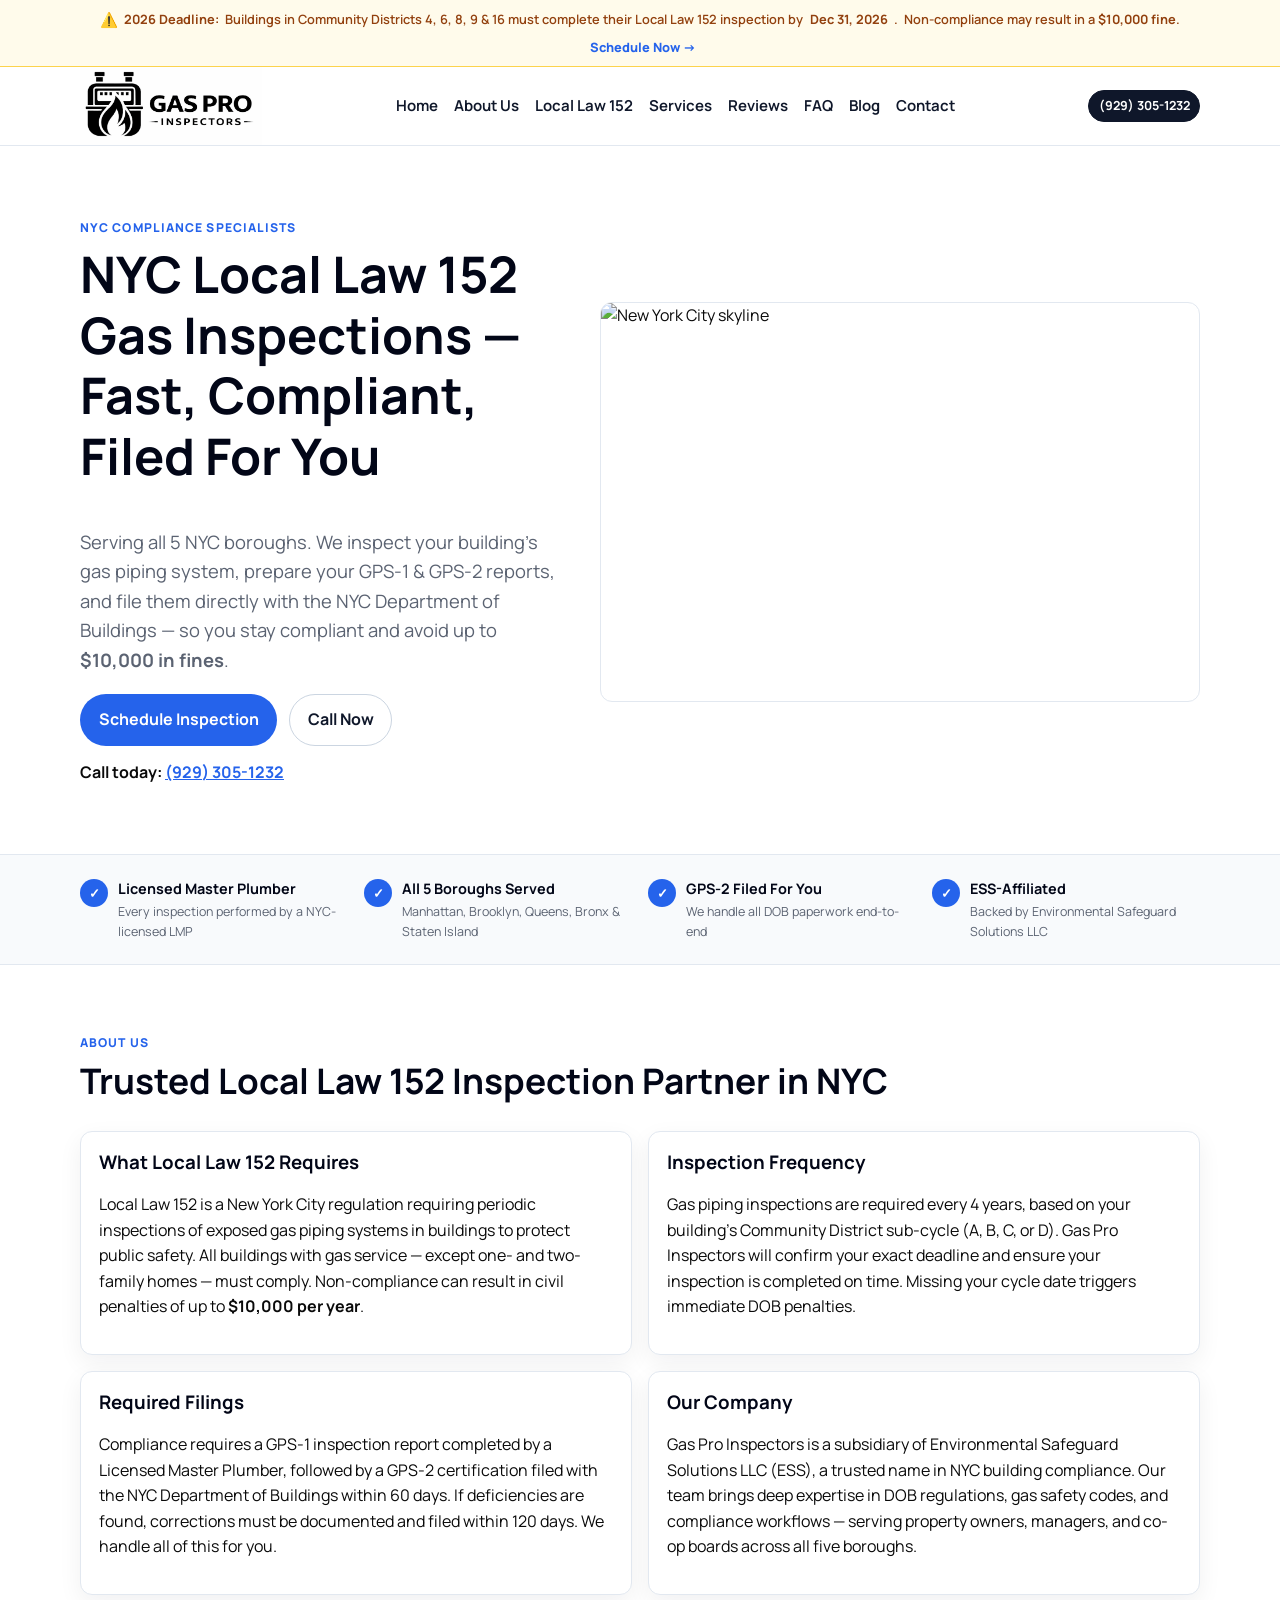
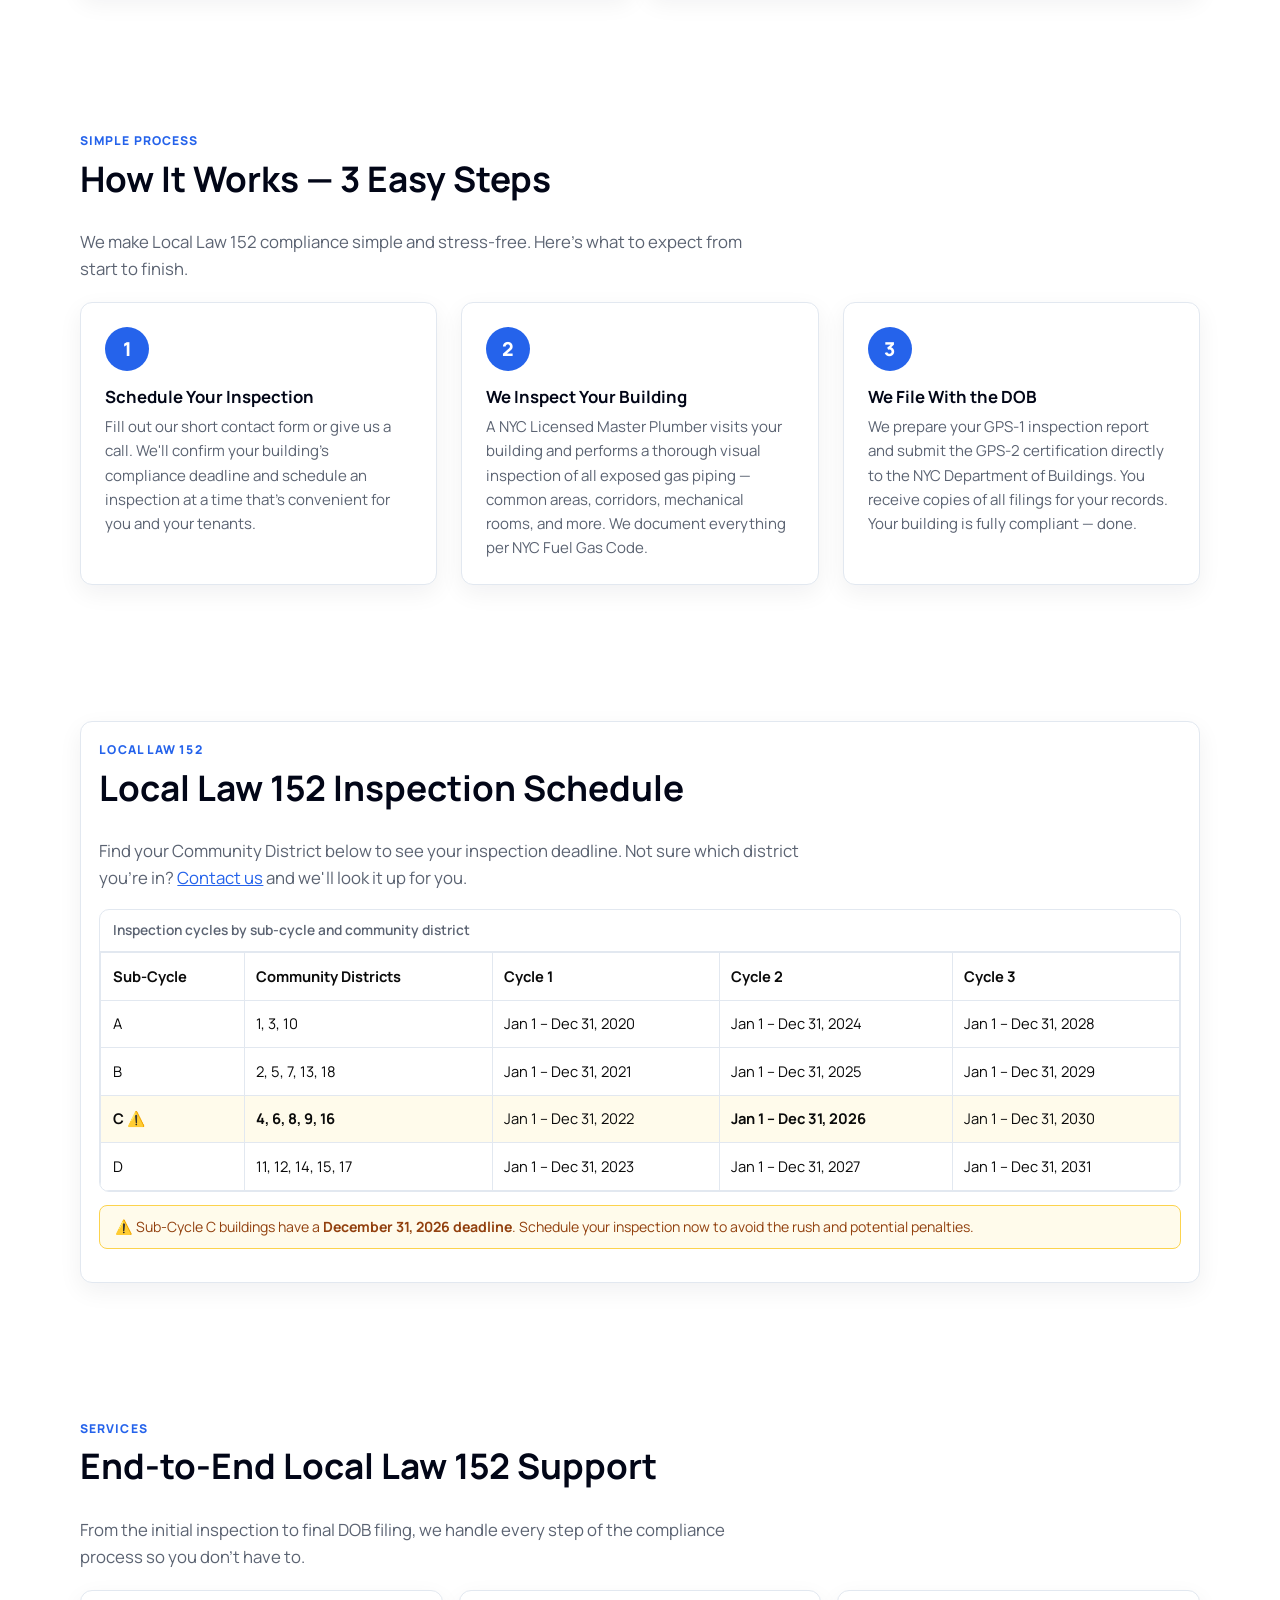
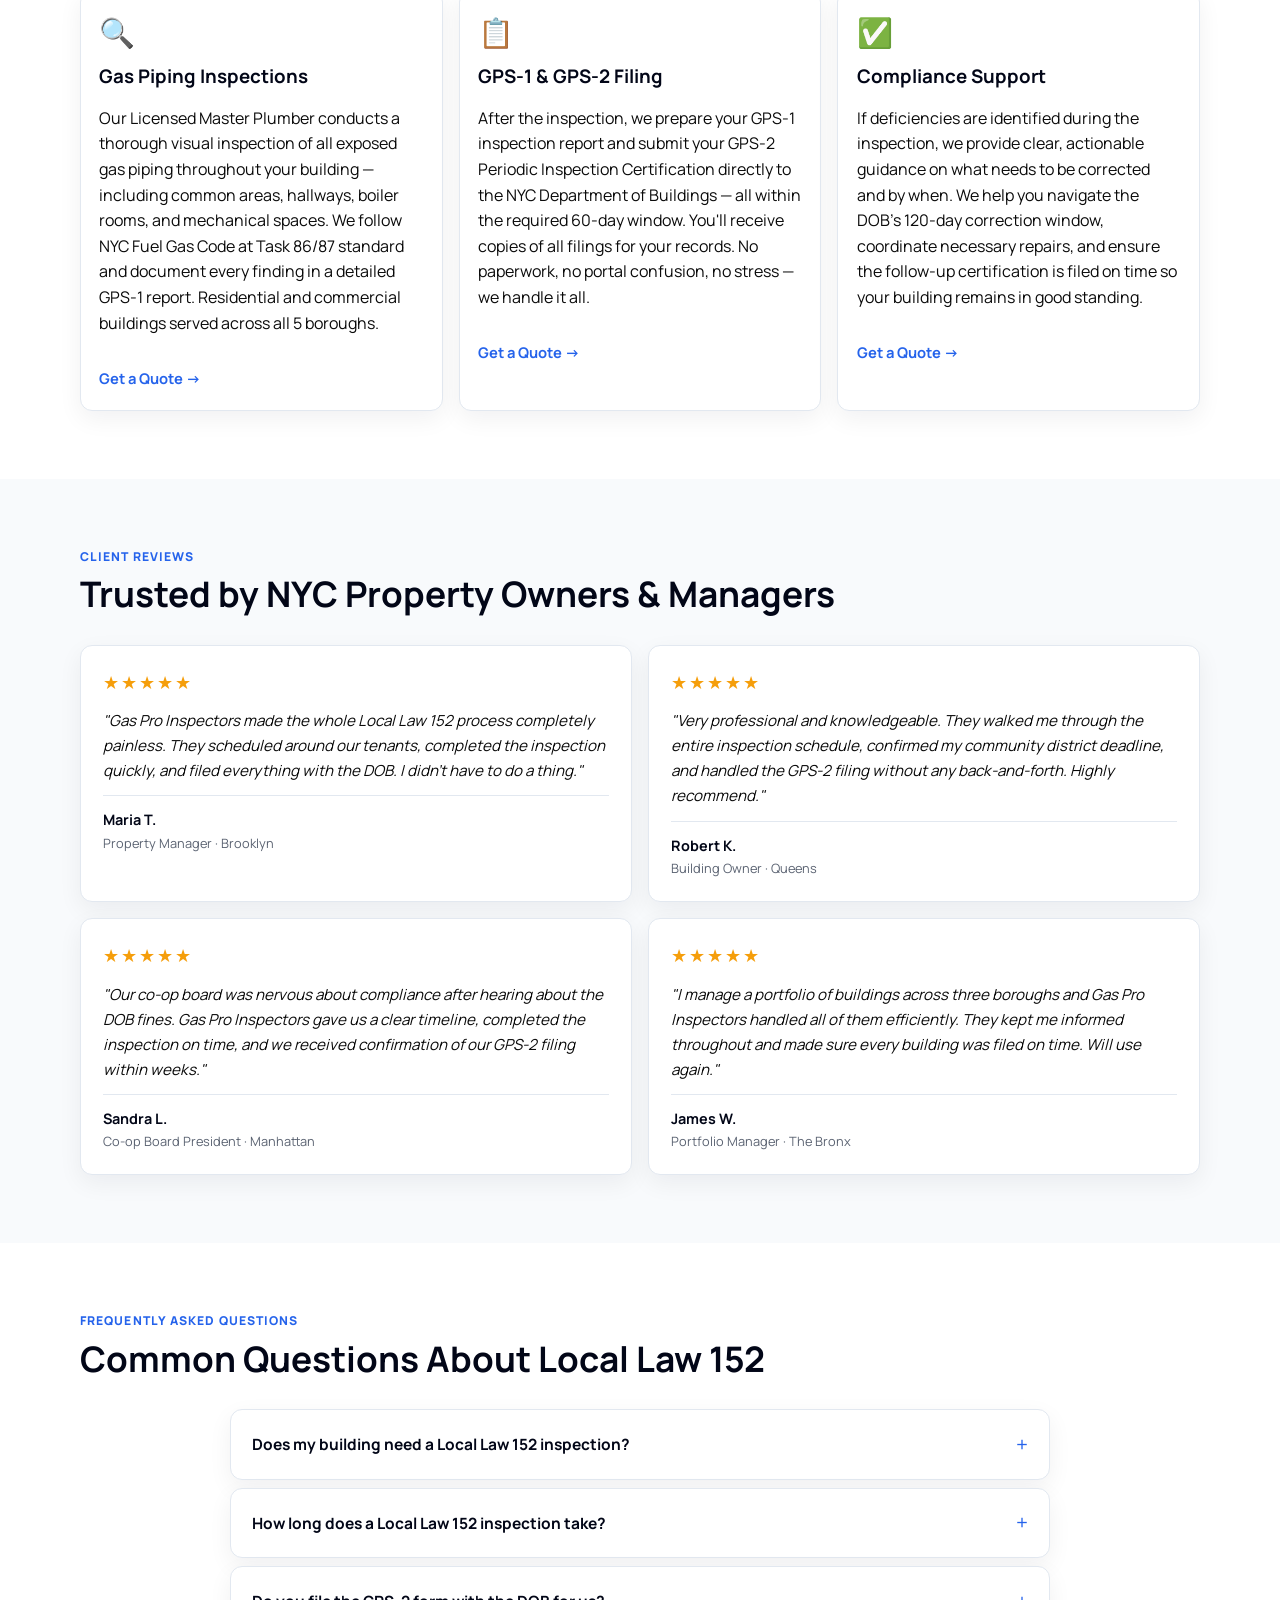
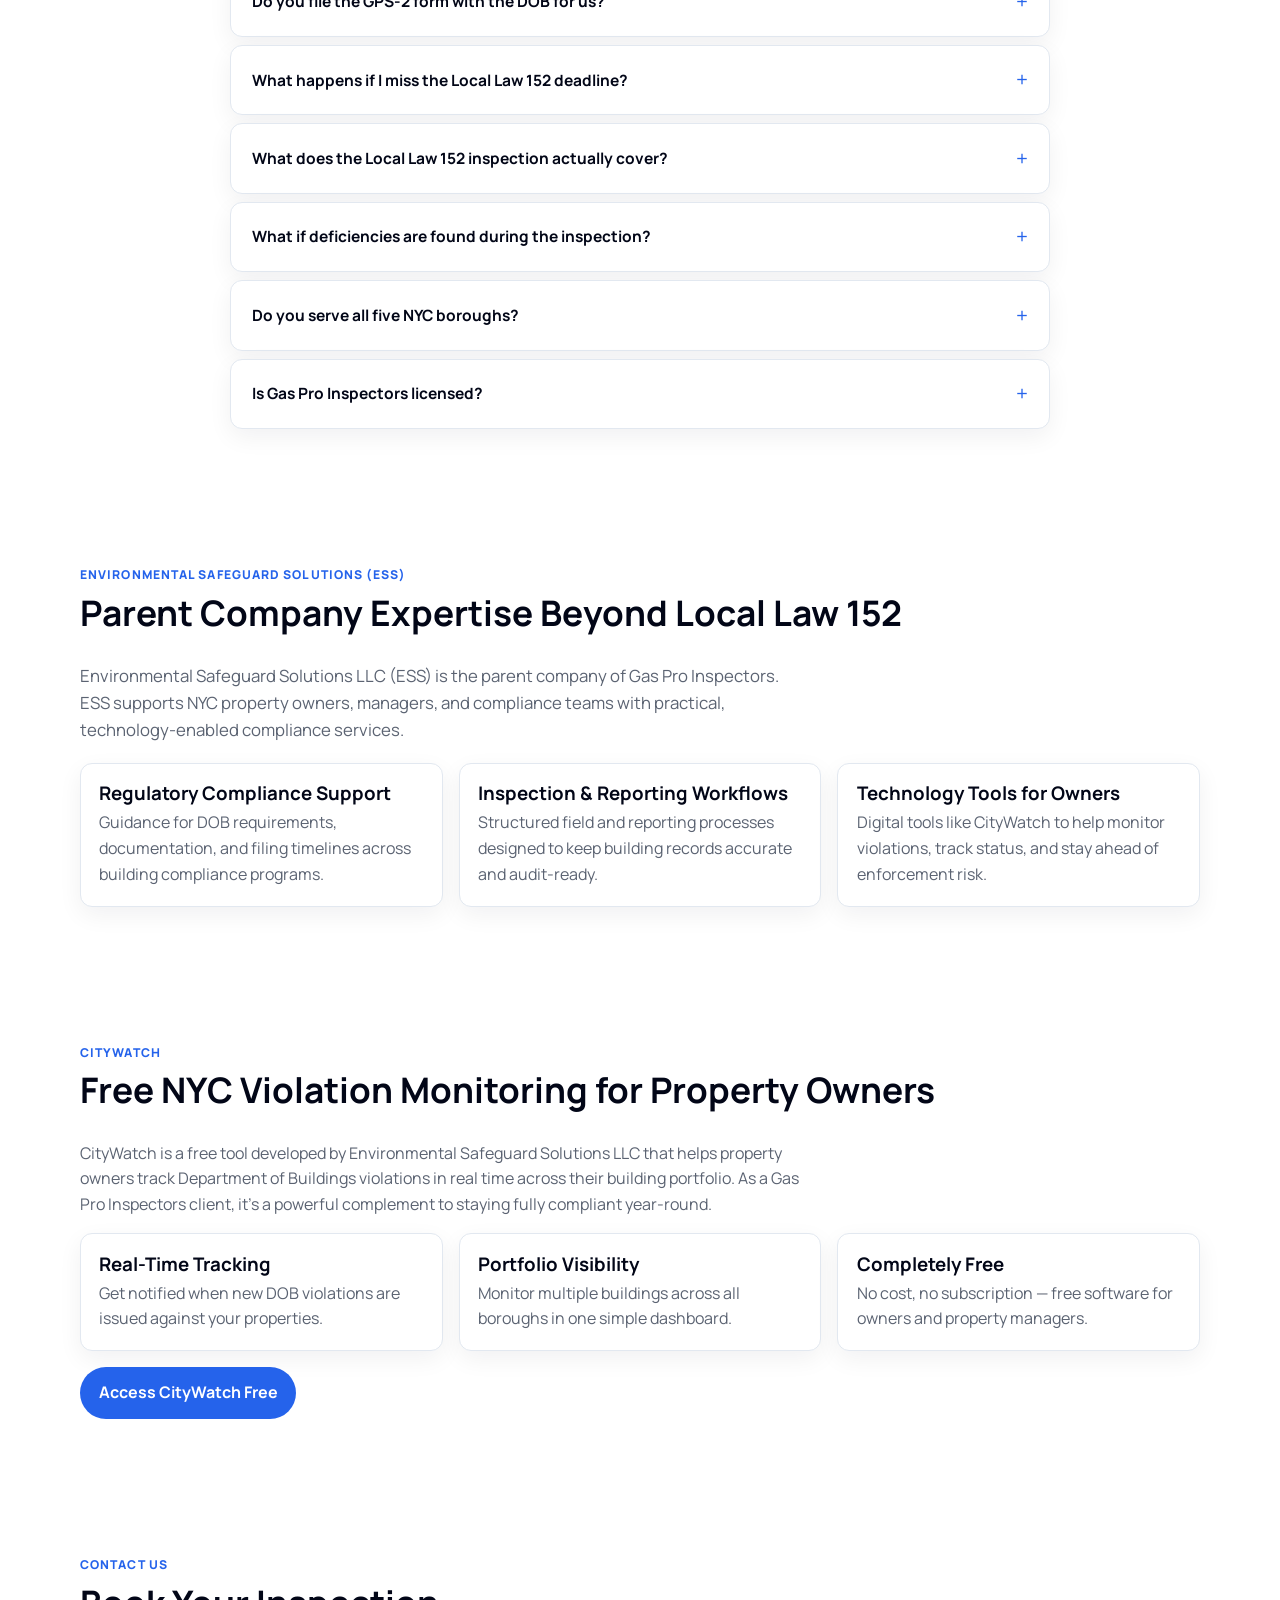
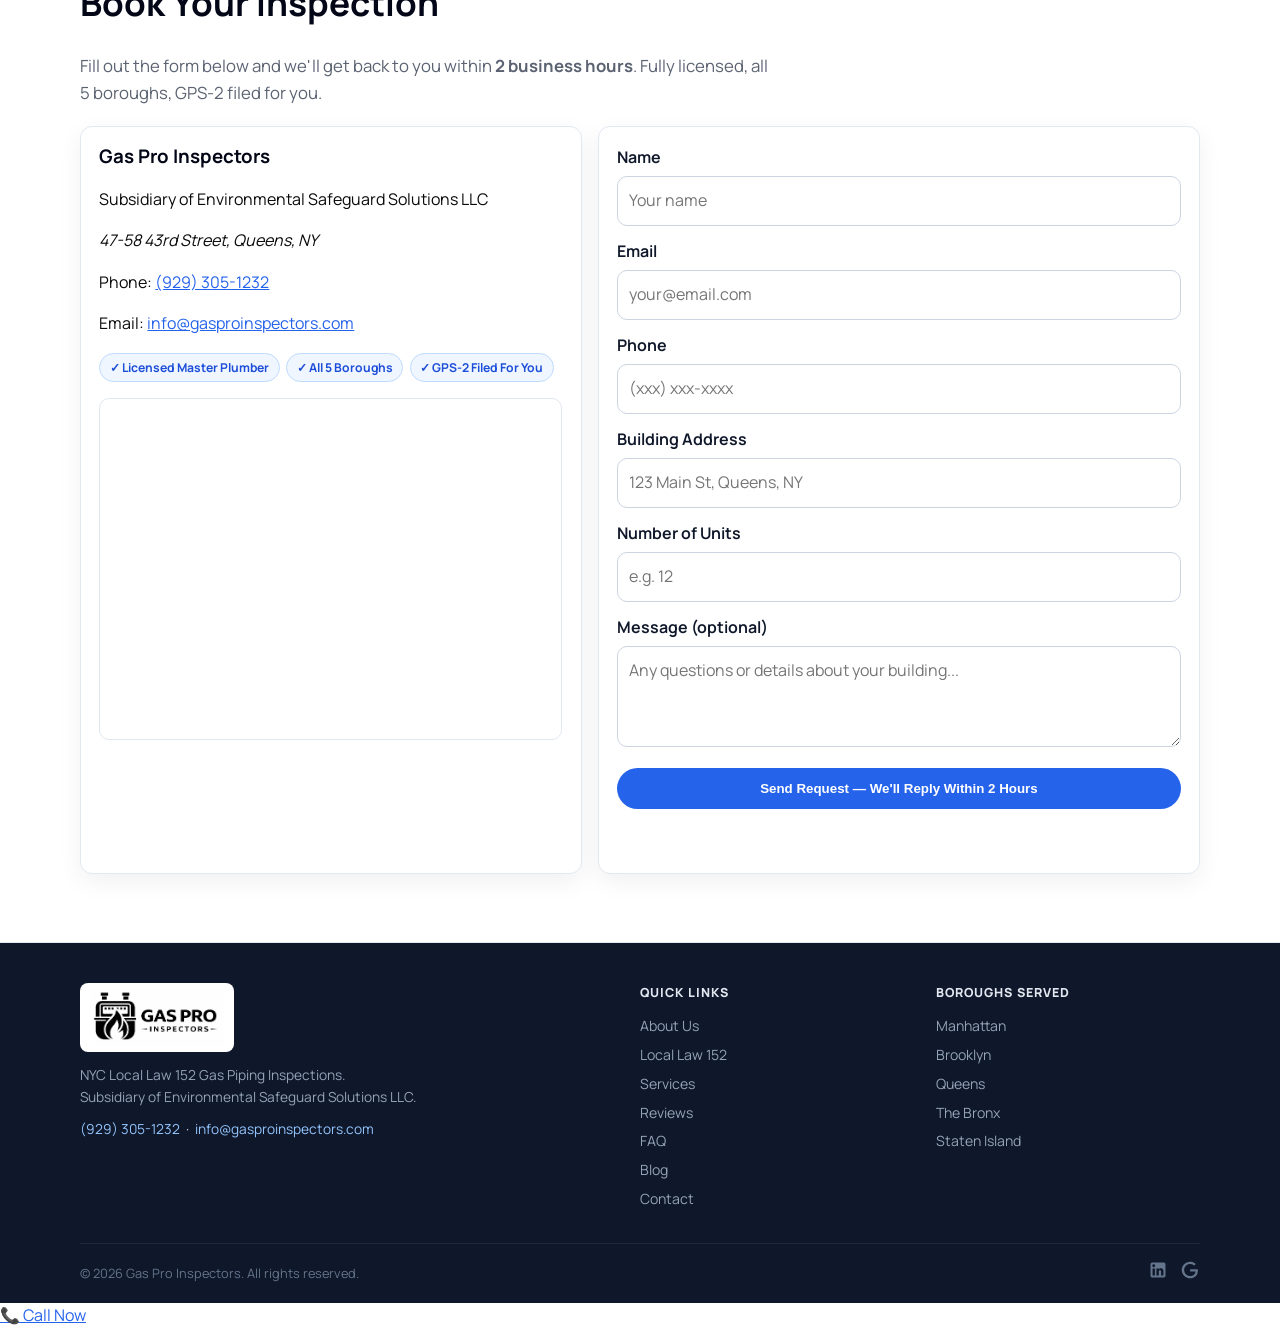
==== public_html/index.html @ 78fb6525 "feat: add SEO-optimized public_html for gasproinspectors.com Complete website files with all SEO aud" ====
<!doctype html>
<html lang="en">
  <head>
    <meta charset="UTF-8" />
    <meta name="viewport" content="width=device-width, initial-scale=1.0" />
    <title>NYC Local Law 152 Gas Inspections | Gas Pro Inspectors | All 5 Boroughs</title>
    <meta
      name="description"
      content="Gas Pro Inspectors performs NYC Local Law 152 gas piping inspections for residential and commercial buildings across all 5 boroughs. We inspect, prepare your GPS-1 & GPS-2 reports, and file directly with the NYC DOB. Avoid up to $10,000 in fines — schedule today."
    />
    <meta name="robots" content="index, follow" />
    <link rel="canonical" href="https://gasproinspectors.com/" />

    <!-- Open Graph -->
    <meta property="og:type" content="website" />
    <meta property="og:url" content="https://gasproinspectors.com/" />
    <meta property="og:title" content="NYC Local Law 152 Gas Inspections | Gas Pro Inspectors" />
    <meta property="og:description" content="Professional Local Law 152 gas piping inspections across all 5 NYC boroughs. We inspect, file GPS-1 & GPS-2 with the DOB, and keep your building compliant. Avoid fines up to $10,000." />
    <meta property="og:image" content="https://gasproinspectors.com/assets/logo.png" />
    <meta property="og:site_name" content="Gas Pro Inspectors" />

    <!-- Twitter Card -->
    <meta name="twitter:card" content="summary_large_image" />
    <meta name="twitter:title" content="NYC Local Law 152 Gas Inspections | Gas Pro Inspectors" />
    <meta name="twitter:description" content="Professional Local Law 152 gas piping inspections across all 5 NYC boroughs. We inspect, file GPS-1 & GPS-2 with the DOB, and keep your building compliant." />

    <!-- Schema: LocalBusiness (Plumber) -->
    <script type="application/ld+json">
    {
      "@context": "https://schema.org",
      "@type": "Plumber",
      "@id": "https://gasproinspectors.com/#business",
      "name": "Gas Pro Inspectors",
      "legalName": "Environmental Safeguard Solutions LLC",
      "description": "NYC Local Law 152 gas piping inspections, GPS-1 and GPS-2 filings for residential and commercial buildings across all five boroughs.",
      "url": "https://gasproinspectors.com",
      "telephone": "+1-929-305-1232",
      "email": "info@gasproinspectors.com",
      "logo": "https://gasproinspectors.com/assets/logo.png",
      "image": "https://gasproinspectors.com/assets/logo.png",
      "address": {
        "@type": "PostalAddress",
        "streetAddress": "47-58 43rd Street",
        "addressLocality": "Queens",
        "addressRegion": "NY",
        "postalCode": "11104",
        "addressCountry": "US"
      },
      "geo": {
        "@type": "GeoCoordinates",
        "latitude": 40.7433,
        "longitude": -73.9180
      },
      "openingHoursSpecification": [
        {
          "@type": "OpeningHoursSpecification",
          "dayOfWeek": ["Monday","Tuesday","Wednesday","Thursday","Friday"],
          "opens": "08:00",
          "closes": "18:00"
        }
      ],
      "priceRange": "$$",
      "areaServed": [
        {"@type": "AdministrativeArea", "name": "Manhattan, NY"},
        {"@type": "AdministrativeArea", "name": "Brooklyn, NY"},
        {"@type": "AdministrativeArea", "name": "Queens, NY"},
        {"@type": "AdministrativeArea", "name": "The Bronx, NY"},
        {"@type": "AdministrativeArea", "name": "Staten Island, NY"}
      ],
      "sameAs": [
        "https://www.linkedin.com/company/environmental-safeguard-solutions"
      ],
      "hasOfferCatalog": {
        "@type": "OfferCatalog",
        "name": "Gas Inspection Services",
        "itemListElement": [
          {
            "@type": "Offer",
            "itemOffered": {
              "@type": "Service",
              "name": "Local Law 152 Gas Piping Inspection",
              "description": "Periodic visual inspection of all exposed gas piping in NYC buildings as required by Local Law 152, performed by a Licensed Master Plumber."
            }
          },
          {
            "@type": "Offer",
            "itemOffered": {
              "@type": "Service",
              "name": "GPS-1 & GPS-2 DOB Filing",
              "description": "Preparation of GPS-1 inspection reports and submission of GPS-2 certification directly to the NYC Department of Buildings within the required 60-day window."
            }
          },
          {
            "@type": "Offer",
            "itemOffered": {
              "@type": "Service",
              "name": "Compliance & Deficiency Support",
              "description": "Guidance on correcting deficiencies found during inspection, with follow-up GPS-2 certification filing within the 120-day DOB correction window."
            }
          }
        ]
      },
      "aggregateRating": {
        "@type": "AggregateRating",
        "ratingValue": "5.0",
        "reviewCount": "4",
        "bestRating": "5"
      },
      "review": [
        {
          "@type": "Review",
          "author": {"@type": "Person", "name": "Maria T."},
          "reviewRating": {"@type": "Rating", "ratingValue": "5", "bestRating": "5"},
          "reviewBody": "Gas Pro Inspectors made the whole Local Law 152 process completely painless. They scheduled around our tenants, completed the inspection quickly, and filed everything with the DOB. I didn't have to do a thing."
        },
        {
          "@type": "Review",
          "author": {"@type": "Person", "name": "Robert K."},
          "reviewRating": {"@type": "Rating", "ratingValue": "5", "bestRating": "5"},
          "reviewBody": "Very professional and knowledgeable. They walked me through the entire inspection schedule, confirmed my community district deadline, and handled the GPS-2 filing without any back-and-forth. Highly recommend."
        },
        {
          "@type": "Review",
          "author": {"@type": "Person", "name": "Sandra L."},
          "reviewRating": {"@type": "Rating", "ratingValue": "5", "bestRating": "5"},
          "reviewBody": "Our co-op board was nervous about compliance after hearing about the DOB fines. Gas Pro Inspectors gave us a clear timeline, completed the inspection on time, and we received confirmation of our GPS-2 filing within weeks."
        },
        {
          "@type": "Review",
          "author": {"@type": "Person", "name": "James W."},
          "reviewRating": {"@type": "Rating", "ratingValue": "5", "bestRating": "5"},
          "reviewBody": "I manage a portfolio of buildings across three boroughs and Gas Pro Inspectors handled all of them efficiently. They kept me informed throughout and made sure every building was filed on time. Will use again."
        }
      ],
      "parentOrganization": {
        "@type": "Organization",
        "@id": "https://gasproinspectors.com/#org",
        "name": "Environmental Safeguard Solutions LLC"
      }
    }
    </script>

    <!-- Schema: WebSite -->
    <script type="application/ld+json">
    {
      "@context": "https://schema.org",
      "@type": "WebSite",
      "@id": "https://gasproinspectors.com/#website",
      "name": "Gas Pro Inspectors",
      "url": "https://gasproinspectors.com",
      "publisher": {"@id": "https://gasproinspectors.com/#business"}
    }
    </script>

    <!-- Schema: FAQPage -->
    <script type="application/ld+json">
    {
      "@context": "https://schema.org",
      "@type": "FAQPage",
      "mainEntity": [
        {
          "@type": "Question",
          "name": "Does my building need a Local Law 152 inspection?",
          "acceptedAnswer": {
            "@type": "Answer",
            "text": "Most NYC buildings with gas piping are required to comply with Local Law 152, except for one- and two-family homes and buildings classified as Occupancy Group R-3. Inspections are required every 4 years on a schedule based on your building's Community District."
          }
        },
        {
          "@type": "Question",
          "name": "How long does a Local Law 152 inspection take?",
          "acceptedAnswer": {
            "@type": "Answer",
            "text": "Most inspections are completed within a few hours depending on building size and the accessibility of exposed gas piping. Our team works efficiently to minimize disruption to tenants and occupants."
          }
        },
        {
          "@type": "Question",
          "name": "Do you file the GPS-2 form with the DOB for us?",
          "acceptedAnswer": {
            "@type": "Answer",
            "text": "Yes. Gas Pro Inspectors handles the entire paperwork process. After the inspection, we prepare the GPS-1 inspection report and submit the GPS-2 certification directly to the NYC Department of Buildings on your behalf."
          }
        },
        {
          "@type": "Question",
          "name": "What happens if I miss the Local Law 152 deadline?",
          "acceptedAnswer": {
            "@type": "Answer",
            "text": "Failing to file a GPS-2 certification by your deadline can result in a civil penalty of up to $10,000, with an additional $10,000 added for each subsequent year of non-compliance. It is critical to schedule your inspection before your Community District's deadline."
          }
        },
        {
          "@type": "Question",
          "name": "What does the Local Law 152 inspection cover?",
          "acceptedAnswer": {
            "@type": "Answer",
            "text": "The inspection covers all exposed gas piping from the point of entry into the building, including building service meters, and all gas piping in public spaces, hallways, corridors, and mechanical and boiler rooms. It does not include gas piping inside individual apartments."
          }
        },
        {
          "@type": "Question",
          "name": "Do you serve all five NYC boroughs?",
          "acceptedAnswer": {
            "@type": "Answer",
            "text": "Yes. Gas Pro Inspectors serves Manhattan, Brooklyn, Queens, The Bronx, and Staten Island. We are based in Queens and serve all NYC Community Districts."
          }
        },
        {
          "@type": "Question",
          "name": "What if deficiencies are found during the inspection?",
          "acceptedAnswer": {
            "@type": "Answer",
            "text": "If deficiencies are found, we document them in the GPS-1 report and provide you with clear guidance on what needs to be corrected. Once corrections are made, a follow-up GPS-2 certification must be submitted to the DOB within 120 days of the original inspection."
          }
        },
        {
          "@type": "Question",
          "name": "Is Gas Pro Inspectors licensed?",
          "acceptedAnswer": {
            "@type": "Answer",
            "text": "Yes. All Local Law 152 inspections are performed by or under the supervision of a NYC Licensed Master Plumber, as required by law. Gas Pro Inspectors is a subsidiary of Environmental Safeguard Solutions LLC."
          }
        }
      ]
    }
    </script>

    <link rel="preconnect" href="https://fonts.googleapis.com" />
    <link rel="preconnect" href="https://fonts.gstatic.com" crossorigin />
    <link
      href="https://fonts.googleapis.com/css2?family=Manrope:wght@400;500;600;700;800&display=swap"
      rel="stylesheet"
    />
    <link rel="stylesheet" href="styles.css" />
    <link rel="icon" href="/favicon.ico" type="image/x-icon" />
  </head>
  <body>
    <a class="skip-link" href="#main-content">Skip to main content</a>

    <!-- Urgency Banner -->
    <div class="urgency-bar" role="alert">
      <div class="container">
        <span class="urgency-icon">⚠️</span>
        <strong>2026 Deadline:</strong><span class="ub-long"> Buildings in Community Districts 4, 6, 8, 9 &amp; 16 must complete their Local Law 152 inspection by </span><span class="ub-short"> — CDs 4, 6, 8, 9 &amp; 16 — </span><strong>Dec 31, 2026</strong>.<span class="ub-long"> Non-compliance may result in a <strong>$10,000 fine</strong>.</span>
        <a href="#contact" class="urgency-link">Schedule Now →</a>
      </div>
    </div>

    <header class="site-header" id="top">
      <div class="container nav-wrap">
        <a class="brand" href="#top" aria-label="Gas Pro Inspectors Home">
          <img
            class="brand-logo"
            src="assets/logo.png"
            alt="Gas Pro Inspectors logo"
            width="260"
            height="88"
          />
        </a>

        <button
          class="menu-toggle"
          type="button"
          aria-expanded="false"
          aria-controls="primary-nav"
          aria-label="Toggle navigation menu"
        >
          <span></span>
          <span></span>
          <span></span>
        </button>

        <nav id="primary-nav" class="site-nav" aria-label="Primary navigation">
          <ul>
            <li><a href="#home">Home</a></li>
            <li><a href="#about">About Us</a></li>
            <li><a href="#law-152">Local Law 152</a></li>
            <li><a href="#services">Services</a></li>
            <li><a href="#reviews">Reviews</a></li>
            <li><a href="#faq">FAQ</a></li>
            <li><a href="blog.html">Blog</a></li>
            <li><a href="#contact">Contact</a></li>
          </ul>
        </nav>

        <a class="header-call" href="tel:+19293051232">(929) 305-1232</a>
      </div>
    </header>

    <main id="main-content">

      <!-- HERO -->
      <section class="hero section" id="home" aria-label="Hero section">
        <div class="container hero-grid">
          <div class="hero-copy">
            <p class="eyebrow">NYC Compliance Specialists</p>
            <h1>NYC Local Law 152 Gas Inspections — Fast, Compliant, Filed For You</h1>
            <p class="subheadline">
              Serving all 5 NYC boroughs. We inspect your building's gas piping system, prepare your GPS-1 &amp; GPS-2 reports, and file them directly with the NYC Department of Buildings — so you stay compliant and avoid up to <strong>$10,000 in fines</strong>.
            </p>
            <div class="hero-actions">
              <a class="btn btn-primary" href="#contact">Schedule Inspection</a>
              <a class="btn btn-secondary" href="tel:+19293051232">Call Now</a>
            </div>
            <p class="hero-phone">
              Call today: <a href="tel:+19293051232">(929) 305-1232</a>
            </p>
          </div>
          <div class="hero-media" aria-hidden="true">
            <img
              src="https://images.pexels.com/photos/802024/pexels-photo-802024.jpeg?auto=compress&cs=tinysrgb&w=1260&h=750&dpr=1"
              alt="New York City skyline"
              width="600"
              height="400"
              loading="eager"
            />
          </div>
        </div>
      </section>

      <!-- TRUST BAR -->
      <section class="trust-bar" aria-label="Trust indicators">
        <div class="container trust-bar-grid">
          <div class="trust-item">
            <span class="trust-icon">✓</span>
            <div>
              <strong>Licensed Master Plumber</strong>
              <p>Every inspection performed by a NYC-licensed LMP</p>
            </div>
          </div>
          <div class="trust-item">
            <span class="trust-icon">✓</span>
            <div>
              <strong>All 5 Boroughs Served</strong>
              <p>Manhattan, Brooklyn, Queens, Bronx &amp; Staten Island</p>
            </div>
          </div>
          <div class="trust-item">
            <span class="trust-icon">✓</span>
            <div>
              <strong>GPS-2 Filed For You</strong>
              <p>We handle all DOB paperwork end-to-end</p>
            </div>
          </div>
          <div class="trust-item">
            <span class="trust-icon">✓</span>
            <div>
              <strong>ESS-Affiliated</strong>
              <p>Backed by Environmental Safeguard Solutions LLC</p>
            </div>
          </div>
        </div>
      </section>

      <!-- ABOUT -->
      <section class="about section" id="about">
        <div class="container section-head">
          <p class="eyebrow">About Us</p>
          <h2>Trusted Local Law 152 Inspection Partner in NYC</h2>
        </div>
        <div class="container about-grid">
          <article class="card">
            <h3>What Local Law 152 Requires</h3>
            <p>
              Local Law 152 is a New York City regulation requiring periodic inspections of exposed gas piping systems in buildings to protect public safety. All buildings with gas service — except one- and two-family homes — must comply. Non-compliance can result in civil penalties of up to <strong>$10,000 per year</strong>.
            </p>
          </article>
          <article class="card">
            <h3>Inspection Frequency</h3>
            <p>
              Gas piping inspections are required every 4 years, based on your building's Community District sub-cycle (A, B, C, or D). Gas Pro Inspectors will confirm your exact deadline and ensure your inspection is completed on time. Missing your cycle date triggers immediate DOB penalties.
            </p>
          </article>
          <article class="card">
            <h3>Required Filings</h3>
            <p>
              Compliance requires a GPS-1 inspection report completed by a Licensed Master Plumber, followed by a GPS-2 certification filed with the NYC Department of Buildings within 60 days. If deficiencies are found, corrections must be documented and filed within 120 days. We handle all of this for you.
            </p>
          </article>
          <article class="card">
            <h3>Our Company</h3>
            <p>
              Gas Pro Inspectors is a subsidiary of Environmental Safeguard Solutions LLC (ESS), a trusted name in NYC building compliance. Our team brings deep expertise in DOB regulations, gas safety codes, and compliance workflows — serving property owners, managers, and co-op boards across all five boroughs.
            </p>
          </article>
        </div>
      </section>

      <!-- HOW IT WORKS -->
      <section class="how-it-works section" id="how-it-works">
        <div class="container section-head">
          <p class="eyebrow">Simple Process</p>
          <h2>How It Works — 3 Easy Steps</h2>
          <p class="section-intro">We make Local Law 152 compliance simple and stress-free. Here's what to expect from start to finish.</p>
        </div>
        <div class="container steps-grid">
          <div class="step-card">
            <div class="step-number">1</div>
            <h3>Schedule Your Inspection</h3>
            <p>Fill out our short contact form or give us a call. We'll confirm your building's compliance deadline and schedule an inspection at a time that's convenient for you and your tenants.</p>
          </div>
          <div class="step-card">
            <div class="step-number">2</div>
            <h3>We Inspect Your Building</h3>
            <p>A NYC Licensed Master Plumber visits your building and performs a thorough visual inspection of all exposed gas piping — common areas, corridors, mechanical rooms, and more. We document everything per NYC Fuel Gas Code.</p>
          </div>
          <div class="step-card">
            <div class="step-number">3</div>
            <h3>We File With the DOB</h3>
            <p>We prepare your GPS-1 inspection report and submit the GPS-2 certification directly to the NYC Department of Buildings. You receive copies of all filings for your records. Your building is fully compliant — done.</p>
          </div>
        </div>
      </section>

      <!-- INSPECTION SCHEDULE -->
      <section class="law section" id="law-152">
        <div class="container schedule-wrap" aria-labelledby="schedule-heading">
          <p class="eyebrow">Local Law 152</p>
          <h2 id="schedule-heading">Local Law 152 Inspection Schedule</h2>
          <p class="section-intro">Find your Community District below to see your inspection deadline. Not sure which district you're in? <a href="#contact">Contact us</a> and we'll look it up for you.</p>
          <div class="table-shell">
            <!-- Mobile card layout for schedule (shown < 560px) -->
            <div class="mobile-schedule" aria-label="Inspection schedule by community district">
              <div class="msc-card">
                <div class="msc-head">
                  <span class="msc-label">Sub-Cycle A</span>
                  <span class="msc-districts">Districts 1, 3, 10</span>
                </div>
                <div class="msc-rows">
                  <div class="msc-row"><span>Cycle 1</span><span>Dec 31, 2020</span></div>
                  <div class="msc-row"><span>Cycle 2</span><span>Dec 31, 2024</span></div>
                  <div class="msc-row"><span>Cycle 3</span><span>Dec 31, 2028</span></div>
                </div>
              </div>
              <div class="msc-card">
                <div class="msc-head">
                  <span class="msc-label">Sub-Cycle B</span>
                  <span class="msc-districts">Districts 2, 5, 7, 13, 18</span>
                </div>
                <div class="msc-rows">
                  <div class="msc-row"><span>Cycle 1</span><span>Dec 31, 2021</span></div>
                  <div class="msc-row"><span>Cycle 2</span><span>Dec 31, 2025</span></div>
                  <div class="msc-row"><span>Cycle 3</span><span>Dec 31, 2029</span></div>
                </div>
              </div>
              <div class="msc-card msc-active">
                <div class="msc-badge">⚠️ Active — Dec 31, 2026 Deadline</div>
                <div class="msc-head">
                  <span class="msc-label">Sub-Cycle C</span>
                  <span class="msc-districts">Districts 4, 6, 8, 9, 16</span>
                </div>
                <div class="msc-rows">
                  <div class="msc-row"><span>Cycle 1</span><span>Dec 31, 2022</span></div>
                  <div class="msc-row msc-row-active"><span>Cycle 2</span><span><strong>Dec 31, 2026</strong></span></div>
                  <div class="msc-row"><span>Cycle 3</span><span>Dec 31, 2030</span></div>
                </div>
              </div>
              <div class="msc-card">
                <div class="msc-head">
                  <span class="msc-label">Sub-Cycle D</span>
                  <span class="msc-districts">Districts 11, 12, 14, 15, 17</span>
                </div>
                <div class="msc-rows">
                  <div class="msc-row"><span>Cycle 1</span><span>Dec 31, 2023</span></div>
                  <div class="msc-row"><span>Cycle 2</span><span>Dec 31, 2027</span></div>
                  <div class="msc-row"><span>Cycle 3</span><span>Dec 31, 2031</span></div>
                </div>
              </div>
            </div>
            <!-- Desktop scrollable table (hidden < 560px) -->
            <div class="table-scroll desktop-schedule">
            <table class="schedule-table">
              <caption>
                Inspection cycles by sub-cycle and community district
              </caption>
              <thead>
                <tr>
                  <th scope="col">Sub-Cycle</th>
                  <th scope="col">Community Districts</th>
                  <th scope="col">Cycle 1</th>
                  <th scope="col">Cycle 2</th>
                  <th scope="col">Cycle 3</th>
                </tr>
              </thead>
              <tbody>
                <tr>
                  <td>A</td>
                  <td>1, 3, 10</td>
                  <td>Jan 1 – Dec 31, 2020</td>
                  <td>Jan 1 – Dec 31, 2024</td>
                  <td>Jan 1 – Dec 31, 2028</td>
                </tr>
                <tr>
                  <td>B</td>
                  <td>2, 5, 7, 13, 18</td>
                  <td>Jan 1 – Dec 31, 2021</td>
                  <td>Jan 1 – Dec 31, 2025</td>
                  <td>Jan 1 – Dec 31, 2029</td>
                </tr>
                <tr class="cycle-active">
                  <td><strong>C ⚠️</strong></td>
                  <td><strong>4, 6, 8, 9, 16</strong></td>
                  <td>Jan 1 – Dec 31, 2022</td>
                  <td><strong>Jan 1 – Dec 31, 2026</strong></td>
                  <td>Jan 1 – Dec 31, 2030</td>
                </tr>
                <tr>
                  <td>D</td>
                  <td>11, 12, 14, 15, 17</td>
                  <td>Jan 1 – Dec 31, 2023</td>
                  <td>Jan 1 – Dec 31, 2027</td>
                  <td>Jan 1 – Dec 31, 2031</td>
                </tr>
              </tbody>
            </table>
            </div>
          </div>
          <p class="table-note">⚠️ Sub-Cycle C buildings have a <strong>December 31, 2026 deadline</strong>. Schedule your inspection now to avoid the rush and potential penalties.</p>
        </div>
      </section>

      <!-- SERVICES -->
      <section class="services section" id="services">
        <div class="container section-head">
          <p class="eyebrow">Services</p>
          <h2>End-to-End Local Law 152 Support</h2>
          <p class="section-intro">From the initial inspection to final DOB filing, we handle every step of the compliance process so you don't have to.</p>
        </div>
        <div class="container services-grid">
          <article class="service-card">
            <div class="service-icon">🔍</div>
            <h3>Gas Piping Inspections</h3>
            <p>
              Our Licensed Master Plumber conducts a thorough visual inspection of all exposed gas piping throughout your building — including common areas, hallways, boiler rooms, and mechanical spaces. We follow NYC Fuel Gas Code at Task 86/87 standard and document every finding in a detailed GPS-1 report. Residential and commercial buildings served across all 5 boroughs.
            </p>
            <a class="service-link" href="#contact">Get a Quote →</a>
          </article>
          <article class="service-card">
            <div class="service-icon">📋</div>
            <h3>GPS-1 &amp; GPS-2 Filing</h3>
            <p>
              After the inspection, we prepare your GPS-1 inspection report and submit your GPS-2 Periodic Inspection Certification directly to the NYC Department of Buildings — all within the required 60-day window. You'll receive copies of all filings for your records. No paperwork, no portal confusion, no stress — we handle it all.
            </p>
            <a class="service-link" href="#contact">Get a Quote →</a>
          </article>
          <article class="service-card">
            <div class="service-icon">✅</div>
            <h3>Compliance Support</h3>
            <p>
              If deficiencies are identified during the inspection, we provide clear, actionable guidance on what needs to be corrected and by when. We help you navigate the DOB's 120-day correction window, coordinate necessary repairs, and ensure the follow-up certification is filed on time so your building remains in good standing.
            </p>
            <a class="service-link" href="#contact">Get a Quote →</a>
          </article>
        </div>
      </section>

      <!-- TESTIMONIALS -->
      <section class="testimonials section" id="reviews">
        <div class="container section-head">
          <p class="eyebrow">Client Reviews</p>
          <h2>Trusted by NYC Property Owners &amp; Managers</h2>
        </div>
        <div class="container reviews-grid">
          <article class="review-card">
            <div class="review-stars" aria-label="5 stars">★★★★★</div>
            <blockquote>
              "Gas Pro Inspectors made the whole Local Law 152 process completely painless. They scheduled around our tenants, completed the inspection quickly, and filed everything with the DOB. I didn't have to do a thing."
            </blockquote>
            <footer class="review-author">
              <strong>Maria T.</strong>
              <span>Property Manager · Brooklyn</span>
            </footer>
          </article>
          <article class="review-card">
            <div class="review-stars" aria-label="5 stars">★★★★★</div>
            <blockquote>
              "Very professional and knowledgeable. They walked me through the entire inspection schedule, confirmed my community district deadline, and handled the GPS-2 filing without any back-and-forth. Highly recommend."
            </blockquote>
            <footer class="review-author">
              <strong>Robert K.</strong>
              <span>Building Owner · Queens</span>
            </footer>
          </article>
          <article class="review-card">
            <div class="review-stars" aria-label="5 stars">★★★★★</div>
            <blockquote>
              "Our co-op board was nervous about compliance after hearing about the DOB fines. Gas Pro Inspectors gave us a clear timeline, completed the inspection on time, and we received confirmation of our GPS-2 filing within weeks."
            </blockquote>
            <footer class="review-author">
              <strong>Sandra L.</strong>
              <span>Co-op Board President · Manhattan</span>
            </footer>
          </article>
          <article class="review-card">
            <div class="review-stars" aria-label="5 stars">★★★★★</div>
            <blockquote>
              "I manage a portfolio of buildings across three boroughs and Gas Pro Inspectors handled all of them efficiently. They kept me informed throughout and made sure every building was filed on time. Will use again."
            </blockquote>
            <footer class="review-author">
              <strong>James W.</strong>
              <span>Portfolio Manager · The Bronx</span>
            </footer>
          </article>
        </div>
      </section>

      <!-- FAQ -->
      <section class="faq section" id="faq">
        <div class="container section-head">
          <p class="eyebrow">Frequently Asked Questions</p>
          <h2>Common Questions About Local Law 152</h2>
        </div>
        <div class="container faq-list">

          <details class="faq-item">
            <summary>Does my building need a Local Law 152 inspection?</summary>
            <p>Most NYC buildings with gas piping must comply with Local Law 152, except one- and two-family homes and buildings classified as Occupancy Group R-3. Inspections are required every 4 years on a schedule tied to your building's Community District. Not sure if your building qualifies? <a href="#contact">Contact us</a> and we'll confirm.</p>
          </details>

          <details class="faq-item">
            <summary>How long does a Local Law 152 inspection take?</summary>
            <p>Most inspections are completed within a few hours, depending on the size of your building and the accessibility of exposed gas piping. Our team works efficiently to minimize disruption to tenants and building operations.</p>
          </details>

          <details class="faq-item">
            <summary>Do you file the GPS-2 form with the DOB for us?</summary>
            <p>Yes — this is one of our most valued services. After the inspection, we prepare the GPS-1 report and submit the GPS-2 certification directly to the NYC Department of Buildings on your behalf, within the required 60-day window. You receive copies of everything for your records.</p>
          </details>

          <details class="faq-item">
            <summary>What happens if I miss the Local Law 152 deadline?</summary>
            <p>Failing to file a GPS-2 certification by your deadline can result in a civil penalty of <strong>up to $10,000</strong>, with an additional $10,000 added for each year of continued non-compliance. It's critical to schedule your inspection well before your Community District's deadline. <a href="#contact">Contact us today</a> to avoid penalties.</p>
          </details>

          <details class="faq-item">
            <summary>What does the Local Law 152 inspection actually cover?</summary>
            <p>The inspection covers all exposed gas piping from the point of entry into the building — including building service meters, gas piping in common areas, hallways, corridors, and mechanical/boiler rooms. It does not include gas piping inside individual apartments or units.</p>
          </details>

          <details class="faq-item">
            <summary>What if deficiencies are found during the inspection?</summary>
            <p>If issues are found, we document them clearly in the GPS-1 report and explain exactly what needs to be corrected. The owner then has 120 days from the inspection date to complete corrections and submit a follow-up GPS-2 certification. We help guide you through this process.</p>
          </details>

          <details class="faq-item">
            <summary>Do you serve all five NYC boroughs?</summary>
            <p>Yes. Gas Pro Inspectors serves Manhattan, Brooklyn, Queens, The Bronx, and Staten Island. We are based in Queens and serve all NYC Community Districts. No matter where your building is located, we can help.</p>
          </details>

          <details class="faq-item">
            <summary>Is Gas Pro Inspectors licensed?</summary>
            <p>Yes. All Local Law 152 inspections are performed by or under the direct supervision of a NYC Licensed Master Plumber, as required by law. Gas Pro Inspectors is a subsidiary of Environmental Safeguard Solutions LLC, a trusted NYC compliance firm.</p>
          </details>

        </div>
      </section>

      <!-- ESS -->
      <section class="ess section" id="ess">
        <div class="container">
          <div class="section-head">
            <p class="eyebrow">Environmental Safeguard Solutions (ESS)</p>
            <h2>Parent Company Expertise Beyond Local Law 152</h2>
            <p class="section-intro">
              Environmental Safeguard Solutions LLC (ESS) is the parent company of Gas Pro Inspectors.
              ESS supports NYC property owners, managers, and compliance teams with practical, technology-enabled compliance services.
            </p>
          </div>
          <div class="citywatch-grid">
            <article class="citywatch-card">
              <h3>Regulatory Compliance Support</h3>
              <p>Guidance for DOB requirements, documentation, and filing timelines across building compliance programs.</p>
            </article>
            <article class="citywatch-card">
              <h3>Inspection &amp; Reporting Workflows</h3>
              <p>Structured field and reporting processes designed to keep building records accurate and audit-ready.</p>
            </article>
            <article class="citywatch-card">
              <h3>Technology Tools for Owners</h3>
              <p>Digital tools like CityWatch to help monitor violations, track status, and stay ahead of enforcement risk.</p>
            </article>
          </div>
        </div>
      </section>

      <!-- CITYWATCH -->
      <section class="citywatch section" id="citywatch">
        <div class="container citywatch-wrap">
          <p class="eyebrow">CityWatch</p>
          <h2>Free NYC Violation Monitoring for Property Owners</h2>
          <p class="citywatch-intro">
            CityWatch is a free tool developed by Environmental Safeguard Solutions LLC that helps property owners track Department of Buildings violations in real time across their building portfolio. As a Gas Pro Inspectors client, it's a powerful complement to staying fully compliant year-round.
          </p>
          <div class="citywatch-grid">
            <article class="citywatch-card">
              <h3>Real-Time Tracking</h3>
              <p>Get notified when new DOB violations are issued against your properties.</p>
            </article>
            <article class="citywatch-card">
              <h3>Portfolio Visibility</h3>
              <p>Monitor multiple buildings across all boroughs in one simple dashboard.</p>
            </article>
            <article class="citywatch-card">
              <h3>Completely Free</h3>
              <p>No cost, no subscription — free software for owners and property managers.</p>
            </article>
          </div>
          <a
            class="btn btn-primary citywatch-cta"
            href="https://citywatch.ess-nyc.com/"
            target="_blank"
            rel="noopener noreferrer"
          >
            Access CityWatch Free
          </a>
        </div>
      </section>

      <!-- CONTACT -->
      <section class="contact section" id="contact">
        <div class="container section-head">
          <p class="eyebrow">Contact Us</p>
          <h2>Book Your Inspection</h2>
          <p class="section-intro">Fill out the form below and we'll get back to you within <strong>2 business hours</strong>. Fully licensed, all 5 boroughs, GPS-2 filed for you.</p>
        </div>
        <div class="container contact-grid">
          <div class="contact-details">
            <h3>Gas Pro Inspectors</h3>
            <p>Subsidiary of Environmental Safeguard Solutions LLC</p>
            <address>47-58 43rd Street, Queens, NY</address>
            <p>Phone: <a href="tel:+19293051232">(929) 305-1232</a></p>
            <p>Email: <a href="mailto:info@gasproinspectors.com">info@gasproinspectors.com</a></p>
            <div class="contact-badges">
              <span class="contact-badge">✓ Licensed Master Plumber</span>
              <span class="contact-badge">✓ All 5 Boroughs</span>
              <span class="contact-badge">✓ GPS-2 Filed For You</span>
            </div>
            <div class="map-embed-wrap">
              <iframe
                class="map-embed"
                title="Gas Pro Inspectors office map"
                src="https://www.google.com/maps?q=47-58+43rd+Street,+Queens,+NY&output=embed"
                loading="lazy"
                referrerpolicy="no-referrer-when-downgrade"
                allowfullscreen
              ></iframe>
            </div>
          </div>

          <form
            class="contact-form"
            action="https://api.web3forms.com/submit"
            method="post"
            novalidate
          >
            <input type="hidden" name="access_key" value="22ecdae1-0b05-414a-8c97-f8a98eded0de" />
            <input type="hidden" name="subject" value="New Gas Pro Inspectors Website Lead" />
            <input type="hidden" name="from_name" value="Gas Pro Inspectors Website" />
            <input type="hidden" name="redirect" value="https://gasproinspectors.com/" />
            <input
              type="checkbox"
              name="botcheck"
              class="honeypot"
              style="display: none;"
              tabindex="-1"
              aria-hidden="true"
            />
            <div class="form-field">
              <label for="name">Name</label>
              <input id="name" name="name" type="text" autocomplete="name" required placeholder="Your name" />
            </div>
            <div class="form-field">
              <label for="email">Email</label>
              <input id="email" name="email" type="email" autocomplete="email" required placeholder="your@email.com" />
            </div>
            <div class="form-field">
              <label for="phone">Phone</label>
              <input id="phone" name="phone" type="tel" autocomplete="tel" inputmode="tel" required placeholder="(xxx) xxx-xxxx" />
            </div>
            <div class="form-field">
              <label for="building-address">Building Address</label>
              <input
                id="building-address"
                name="building-address"
                type="text"
                autocomplete="street-address"
                required
                placeholder="123 Main St, Queens, NY"
              />
            </div>
            <div class="form-field">
              <label for="units">Number of Units</label>
              <input id="units" name="units" type="number" min="1" inputmode="numeric" required placeholder="e.g. 12" />
            </div>
            <div class="form-field">
              <label for="message">Message (optional)</label>
              <textarea id="message" name="message" rows="3" placeholder="Any questions or details about your building..."></textarea>
            </div>
            <button class="btn btn-primary btn-full" type="submit">Send Request — We'll Reply Within 2 Hours</button>
            <p class="form-status" aria-live="polite"></p>
          </form>
        </div>
      </section>
    </main>

    <!-- FOOTER -->
    <footer class="site-footer">
      <div class="container footer-inner">
        <div class="footer-top">
          <div class="footer-brand-col">
            <img
              class="footer-logo"
              src="assets/logo.png"
              alt="Gas Pro Inspectors logo"
              width="182"
              height="62"
            />
            <p class="footer-tagline">NYC Local Law 152 Gas Piping Inspections.<br>Subsidiary of Environmental Safeguard Solutions LLC.</p>
            <p class="footer-contact-line">
              <a href="tel:+19293051232">(929) 305-1232</a> &nbsp;·&nbsp;
              <a href="mailto:info@gasproinspectors.com">info@gasproinspectors.com</a>
            </p>
          </div>
          <div class="footer-nav-col">
            <p class="footer-col-heading">Quick Links</p>
            <ul>
              <li><a href="#about">About Us</a></li>
              <li><a href="#law-152">Local Law 152</a></li>
              <li><a href="#services">Services</a></li>
              <li><a href="#reviews">Reviews</a></li>
              <li><a href="#faq">FAQ</a></li>
              <li><a href="blog.html">Blog</a></li>
              <li><a href="#contact">Contact</a></li>
            </ul>
          </div>
          <div class="footer-nav-col">
            <p class="footer-col-heading">Boroughs Served</p>
            <ul>
              <li>Manhattan</li>
              <li>Brooklyn</li>
              <li>Queens</li>
              <li>The Bronx</li>
              <li>Staten Island</li>
            </ul>
          </div>
        </div>
        <div class="footer-bottom">
          <p>&copy; <span id="year"></span> Gas Pro Inspectors. All rights reserved.</p>
          <div class="footer-social">
            <a href="https://www.linkedin.com/company/environmental-safeguard-solutions" target="_blank" rel="noopener noreferrer" aria-label="LinkedIn">
              <svg width="20" height="20" viewBox="0 0 24 24" fill="currentColor" aria-hidden="true"><path d="M19 3A2 2 0 0 1 21 5V19A2 2 0 0 1 19 21H5A2 2 0 0 1 3 19V5A2 2 0 0 1 5 3H19M18.5 18.5V13.2A3.26 3.26 0 0 0 15.24 9.94C14.39 9.94 13.4 10.46 12.92 11.24V10.13H10.13V18.5H12.92V13.57C12.92 12.8 13.54 12.17 14.31 12.17A1.4 1.4 0 0 1 15.71 13.57V18.5H18.5M6.88 8.56A1.68 1.68 0 0 0 8.56 6.88C8.56 5.95 7.81 5.19 6.88 5.19A1.69 1.69 0 0 0 5.19 6.88C5.19 7.81 5.95 8.56 6.88 8.56M8.27 18.5V10.13H5.5V18.5H8.27Z"/></svg>
            </a>
            <a href="https://www.google.com/search?q=Gas+Pro+Inspectors+NYC" target="_blank" rel="noopener noreferrer" aria-label="Google Reviews">
              <svg width="20" height="20" viewBox="0 0 24 24" fill="currentColor" aria-hidden="true"><path d="M21.35 11.1H12.18V13.83H18.69C18.36 17.64 15.19 19.27 12.19 19.27C8.36 19.27 5 16.25 5 12C5 7.9 8.2 4.73 12.2 4.73C15.29 4.73 17.1 6.7 17.1 6.7L19 4.72C19 4.72 16.56 2 12.1 2C6.42 2 2.03 6.8 2.03 12C2.03 17.05 6.16 22 12.25 22C17.6 22 21.5 18.33 21.5 12.91C21.5 11.76 21.35 11.1 21.35 11.1Z"/></svg>
            </a>
          </div>
        </div>
      </div>
    </footer>

    <!-- Mobile sticky call button -->
    <a class="mobile-cta" href="tel:+19293051232" aria-label="Call Gas Pro Inspectors">
      📞 Call Now
    </a>

    <script src="script.js" defer></script>
  </body>
</html>
---- public_html/styles.css ----
:root {
  --bg: #ffffff;
  --text: #0a0a0a;
  --muted: #5b6372;
  --heading: #020617;
  --blue: #2563eb;
  --blue-dark: #1d4ed8;
  --surface: #f8fafc;
  --border: #e2e8f0;
  --radius: 12px;
  --shadow-soft: 0 8px 24px rgba(15, 23, 42, 0.06);
  --orange: #d97706;
  --orange-bg: #fffbeb;
  --green: #15803d;
}

* {
  box-sizing: border-box;
}

html {
  scroll-behavior: smooth;
}

body {
  margin: 0;
  font-family: "Manrope", sans-serif;
  color: var(--text);
  background: var(--bg);
  line-height: 1.6;
}

img {
  display: block;
  max-width: 100%;
}

a {
  color: var(--blue);
}

.skip-link {
  position: absolute;
  left: -999px;
  top: 0;
  background: var(--blue);
  color: #fff;
  padding: 0.6rem 1rem;
  z-index: 1000;
}

.skip-link:focus {
  left: 0.75rem;
  top: 0.75rem;
}

.container {
  width: min(1120px, 92%);
  margin: 0 auto;
}

.section {
  padding: 4.25rem 0;
}

.eyebrow {
  margin: 0 0 0.45rem;
  text-transform: uppercase;
  letter-spacing: 0.09em;
  font-size: 0.76rem;
  font-weight: 800;
  color: var(--blue);
}

h1,
h2,
h3 {
  margin-top: 0;
  color: var(--heading);
  line-height: 1.2;
}

h1 {
  font-size: clamp(2rem, 4.8vw, 3.15rem);
}

h2 {
  font-size: clamp(1.55rem, 3.6vw, 2.2rem);
}

.site-header {
  position: sticky;
  top: 0;
  z-index: 999;
  background: #fff;
  border-bottom: 1px solid var(--border);
}

/* Urgency Bar */
.urgency-bar {
  background: var(--orange-bg);
  border-bottom: 1px solid #fcd34d;
  color: #92400e;
  font-size: 0.8rem;
  font-weight: 600;
  padding: 0.5rem 0;
  text-align: center;
}

.urgency-bar .container {
  display: flex;
  align-items: center;
  justify-content: center;
  gap: 0.4rem;
  flex-wrap: wrap;
}

.urgency-icon {
  font-size: 0.9rem;
}

.urgency-link {
  color: var(--blue);
  font-weight: 800;
  text-decoration: none;
  white-space: nowrap;
  margin-left: 0.35rem;
}

.urgency-link:hover {
  text-decoration: underline;
}

.nav-wrap {
  min-height: 64px;
  display: grid;
  grid-template-columns: auto 1fr auto;
  align-items: center;
  gap: 0.75rem;
}

.brand {
  display: inline-flex;
  align-items: center;
  text-decoration: none;
}

.brand-logo {
  width: clamp(132px, 18vw, 182px);
  height: auto;
  object-fit: contain;
}

.site-nav ul {
  list-style: none;
  display: flex;
  justify-content: center;
  gap: 1rem;
  margin: 0;
  padding: 0;
}

.site-nav a {
  display: inline-block;
  text-decoration: none;
  color: #0f172a;
  font-weight: 650;
  font-size: 0.94rem;
  padding: 0.25rem 0;
}

.site-nav a:hover,
.site-nav a:focus-visible {
  color: var(--blue);
}

.header-call {
  text-decoration: none;
  color: #fff;
  background: #0f172a;
  border: 1px solid #0f172a;
  border-radius: 999px;
  padding: 0.3rem 0.58rem;
  font-size: 0.78rem;
  font-weight: 700;
  white-space: nowrap;
}

.menu-toggle {
  display: none;
  justify-self: end;
  width: 44px;
  height: 44px;
  border: 1px solid var(--border);
  background: #fff;
  border-radius: 8px;
  padding: 0.38rem;
  cursor: pointer;
  flex-shrink: 0;
}

.menu-toggle span {
  display: block;
  height: 2px;
  margin: 6px 0;
  background: #0f172a;
  transition: transform 0.2s ease, opacity 0.2s ease;
  transform-origin: center;
}

/* Animate hamburger â X when open */
.menu-toggle.is-open span:nth-child(1) {
  transform: translateY(8px) rotate(45deg);
}
.menu-toggle.is-open span:nth-child(2) {
  opacity: 0;
  transform: scaleX(0);
}
.menu-toggle.is-open span:nth-child(3) {
  transform: translateY(-8px) rotate(-45deg);
}

/* Section intro text */
.section-intro {
  color: var(--muted);
  font-size: 1.05rem;
  max-width: 70ch;
  margin-top: 0.25rem;
}

/* Trust Bar */
.trust-bar {
  background: var(--surface);
  border-top: 1px solid var(--border);
  border-bottom: 1px solid var(--border);
  padding: 1.4rem 0;
}

.trust-bar-grid {
  display: grid;
  grid-template-columns: repeat(4, 1fr);
  gap: 1rem;
}

.trust-item {
  display: flex;
  align-items: flex-start;
  gap: 0.65rem;
}

.trust-icon {
  flex-shrink: 0;
  width: 28px;
  height: 28px;
  background: var(--blue);
  color: #fff;
  border-radius: 50%;
  display: flex;
  align-items: center;
  justify-content: center;
  font-weight: 800;
  font-size: 0.8rem;
  margin-top: 0.1rem;
}

.trust-item div strong {
  display: block;
  font-size: 0.9rem;
  color: var(--heading);
  margin-bottom: 0.1rem;
}

.trust-item div p {
  margin: 0;
  font-size: 0.78rem;
  color: var(--muted);
}

/* How It Works */
.steps-grid {
  display: grid;
  grid-template-columns: repeat(3, 1fr);
  gap: 1.5rem;
  counter-reset: steps;
}

.step-card {
  background: #fff;
  border: 1px solid var(--border);
  border-radius: var(--radius);
  box-shadow: var(--shadow-soft);
  padding: 1.5rem;
  position: relative;
}

.step-number {
  width: 44px;
  height: 44px;
  background: var(--blue);
  color: #fff;
  border-radius: 50%;
  display: flex;
  align-items: center;
  justify-content: center;
  font-size: 1.2rem;
  font-weight: 800;
  margin-bottom: 1rem;
}

.step-card h3 {
  margin-bottom: 0.5rem;
  font-size: 1.05rem;
}

.step-card p {
  margin: 0;
  color: var(--muted);
  font-size: 0.94rem;
}

/* Schedule table highlight */
.cycle-active td {
  background: #fffbeb !important;
}

.table-note {
  margin-top: 0.85rem;
  font-size: 0.88rem;
  color: #92400e;
  background: var(--orange-bg);
  border: 1px solid #fcd34d;
  border-radius: 8px;
  padding: 0.6rem 0.9rem;
}

/* Service cards enhanced */
.service-icon {
  font-size: 1.8rem;
  margin-bottom: 0.6rem;
}

.service-link {
  display: inline-block;
  margin-top: 0.9rem;
  font-weight: 700;
  color: var(--blue);
  text-decoration: none;
  font-size: 0.92rem;
}

.service-link:hover {
  text-decoration: underline;
}

/* Testimonials */
.testimonials {
  background: var(--surface);
}

.reviews-grid {
  display: grid;
  grid-template-columns: repeat(2, 1fr);
  gap: 1rem;
}

.review-card {
  background: #fff;
  border: 1px solid var(--border);
  border-radius: var(--radius);
  box-shadow: var(--shadow-soft);
  padding: 1.4rem;
  display: flex;
  flex-direction: column;
  gap: 0.75rem;
}

.review-stars {
  color: #f59e0b;
  font-size: 1.1rem;
  letter-spacing: 2px;
}

.review-card blockquote {
  margin: 0;
  color: var(--text);
  font-size: 0.95rem;
  line-height: 1.65;
  font-style: italic;
}

.review-author {
  display: flex;
  flex-direction: column;
  gap: 0.1rem;
  border-top: 1px solid var(--border);
  padding-top: 0.75rem;
}

.review-author strong {
  color: var(--heading);
  font-size: 0.9rem;
}

.review-author span {
  color: var(--muted);
  font-size: 0.8rem;
}

/* FAQ */
.faq-list {
  display: flex;
  flex-direction: column;
  gap: 0.5rem;
  max-width: 820px;
}

.faq-item {
  background: #fff;
  border: 1px solid var(--border);
  border-radius: var(--radius);
  box-shadow: var(--shadow-soft);
  overflow: hidden;
}

.faq-item summary {
  padding: 1.1rem 1.3rem;
  font-weight: 700;
  font-size: 0.97rem;
  color: var(--heading);
  cursor: pointer;
  list-style: none;
  display: flex;
  justify-content: space-between;
  align-items: center;
  gap: 0.5rem;
}

.faq-item summary::-webkit-details-marker {
  display: none;
}

.faq-item summary::after {
  content: "+";
  font-size: 1.3rem;
  font-weight: 400;
  color: var(--blue);
  flex-shrink: 0;
  transition: transform 0.2s;
}

.faq-item[open] summary::after {
  transform: rotate(45deg);
}

.faq-item[open] summary {
  border-bottom: 1px solid var(--border);
}

.faq-item p {
  margin: 0;
  padding: 1rem 1.3rem;
  color: var(--muted);
  font-size: 0.94rem;
  line-height: 1.7;
}

/* Contact badges */
.contact-badges {
  display: flex;
  flex-wrap: wrap;
  gap: 0.4rem;
  margin: 0.9rem 0 1rem;
}

.contact-badge {
  background: #eff6ff;
  color: var(--blue-dark);
  font-size: 0.76rem;
  font-weight: 700;
  padding: 0.25rem 0.6rem;
  border-radius: 999px;
  border: 1px solid #bfdbfe;
}

.btn-full {
  width: 100%;
}

.hero {
  padding-top: 4.5rem;
}

.hero-grid {
  display: grid;
  grid-template-columns: 1.05fr 1fr;
  gap: 2rem;
  align-items: center;
}

.subheadline {
  color: var(--muted);
  font-size: clamp(1rem, 2.1vw, 1.15rem);
  max-width: 58ch;
}

.hero-actions {
  display: flex;
  flex-wrap: wrap;
  gap: 0.75rem;
  margin: 1.2rem 0 0.9rem;
}

.btn {
  display: inline-flex;
  align-items: center;
  justify-content: center;
  border: 1px solid transparent;
  border-radius: 999px;
  padding: 0.75rem 1.1rem;
  font-weight: 700;
  text-decoration: none;
  cursor: pointer;
  touch-action: manipulation;
  -webkit-tap-highlight-color: transparent;
}

.btn-primary {
  background: var(--blue);
  color: #fff;
}

.btn-primary:hover,
.btn-primary:focus-visible {
  background: var(--blue-dark);
}

.btn-secondary {
  background: #fff;
  border-color: #cbd5e1;
  color: #0f172a;
}

.btn-secondary:hover,
.btn-secondary:focus-visible {
  border-color: #94a3b8;
  background: #f8fafc;
}

.btn:disabled {
  opacity: 0.7;
  cursor: not-allowed;
}

.hero-phone {
  margin: 0;
  font-weight: 700;
}

.hero-media img {
  border-radius: var(--radius);
  border: 1px solid var(--border);
}

.section-head {
  margin-bottom: 1.2rem;
}

.about-grid,
.services-grid,
.citywatch-grid,
.blog-grid {
  display: grid;
  gap: 1rem;
}

.about-grid {
  grid-template-columns: repeat(2, minmax(0, 1fr));
}

.services-grid,
.citywatch-grid,
.blog-grid {
  grid-template-columns: repeat(3, minmax(0, 1fr));
}

.card,
.service-card,
.citywatch-card,
.blog-card,
.contact-details,
.contact-form,
.schedule-wrap {
  background: #fff;
  border: 1px solid var(--border);
  border-radius: var(--radius);
  box-shadow: var(--shadow-soft);
}

.card,
.service-card,
.citywatch-card,
.blog-card,
.contact-details,
.contact-form,
.schedule-wrap {
  padding: 1.15rem;
}

.schedule-wrap {
  margin-top: 0;
}

.table-shell {
  border: 1px solid var(--border);
  border-radius: 10px;
  overflow: hidden;
  background: #fff;
}

.table-scroll {
  width: 100%;
  overflow-x: auto;
  -webkit-overflow-scrolling: touch;
}

.schedule-table {
  width: 100%;
  border-collapse: collapse;
  min-width: 760px;
}

.schedule-table caption {
  text-align: left;
  padding: 0.6rem 0.8rem;
  font-size: 0.86rem;
  font-weight: 600;
  color: var(--muted);
  border-bottom: 1px solid var(--border);
}

.schedule-table th,
.schedule-table td {
  border: 1px solid var(--border);
  padding: 0.72rem;
  text-align: left;
  vertical-align: top;
  font-size: 0.92rem;
}

.citywatch-intro {
  margin-top: 0;
  color: var(--muted);
  max-width: 72ch;
}

.citywatch-card h3 {
  margin-bottom: 0.35rem;
}

.citywatch-card p {
  margin: 0;
  color: var(--muted);
}

.blog-card {
  position: relative;
}

.blog-meta {
  margin: 0 0 0.45rem;
  font-size: 0.75rem;
  font-weight: 700;
  color: var(--blue);
  text-transform: uppercase;
  letter-spacing: 0.06em;
}

.blog-card h3 {
  margin-bottom: 0.45rem;
}

.blog-card p {
  margin-top: 0;
  color: var(--muted);
}

.blog-card a {
  text-decoration: none;
  font-weight: 700;
}

.citywatch-cta {
  margin-top: 1rem;
}

.contact-grid {
  display: grid;
  grid-template-columns: 1fr 1.2fr;
  gap: 1rem;
}

.map-embed-wrap {
  margin-top: 1rem;
  border-radius: 10px;
  overflow: hidden;
  border: 1px solid var(--border);
}

.map-embed {
  width: 100%;
  min-height: 340px;
  border: 0;
  display: block;
}

.form-field {
  margin-bottom: 0.85rem;
}

.form-field label {
  display: block;
  font-weight: 650;
  margin-bottom: 0.3rem;
  color: #0f172a;
}

.form-field input,
.form-field textarea {
  width: 100%;
  padding: 0.7rem;
  border: 1px solid #cbd5e1;
  border-radius: 10px;
  font: inherit;
  background: #fff;
}

.form-field input:focus,
.form-field textarea:focus {
  outline: 2px solid rgba(37, 99, 235, 0.15);
  border-color: var(--blue);
}

.form-status {
  margin-top: 0.65rem;
  font-weight: 600;
  min-height: 1.2rem;
}

.honeypot {
  position: absolute;
  left: -9999px;
  width: 1px;
  height: 1px;
  opacity: 0;
  pointer-events: none;
}

 .site-footer {
  border-top: 1px solid var(--border);
  background: #0f172a;
  color: #cbd5e1;
}

.footer-inner {
  padding: 2.5rem 0 1rem;
}

.footer-top {
  display: grid;
  grid-template-columns: 2fr 1fr 1fr;
  gap: 2rem;
  padding-bottom: 2rem;
  border-bottom: 1px solid #1e293b;
}

.footer-brand-col .footer-logo {
  width: clamp(108px, 14vw, 154px);
  height: auto;
  margin-bottom: 0.75rem;
  background: #fff;
  padding: 6px 10px;
  border-radius: 8px;
}

.footer-tagline {
  margin: 0 0 0.6rem;
  font-size: 0.86rem;
  color: #94a3b8;
  line-height: 1.6;
}

.footer-contact-line {
  margin: 0;
  font-size: 0.86rem;
}

.footer-contact-line a {
  color: #93c5fd;
  text-decoration: none;
}

.footer-contact-line a:hover {
  text-decoration: underline;
}

.footer-col-heading {
  margin: 0 0 0.75rem;
  font-size: 0.78rem;
  font-weight: 800;
  text-transform: uppercase;
  letter-spacing: 0.08em;
  color: #e2e8f0;
}

.footer-nav-col ul {
  list-style: none;
  margin: 0;
  padding: 0;
  display: flex;
  flex-direction: column;
  gap: 0.4rem;
}

.footer-nav-col ul li,
.footer-nav-col ul a {
  font-size: 0.88rem;
  color: #94a3b8;
  text-decoration: none;
}

.footer-nav-col ul a:hover {
  color: #e2e8f0;
}

.footer-bottom {
  display: flex;
  align-items: center;
  justify-content: space-between;
  gap: 1rem;
  padding-top: 1rem;
  flex-wrap: wrap;
}

.footer-bottom p {
  margin: 0;
  font-size: 0.8rem;
  color: #64748b;
}

.footer-social {
  display: flex;
  gap: 0.75rem;
}

.footer-social a {
  color: #64748b;
  transition: color 0.2s;
}

.footer-social a:hover {
  color: #93c5fd;
}

/* Urgency bar short/long text variants */
.ub-short {
  display: none;
}

/* Mobile schedule card layout (hidden on desktop, shown < 560px) */
.mobile-schedule {
  display: none;
  flex-direction: column;
  gap: 0.55rem;
  padding: 0.75rem;
}

.msc-card {
  background: #fff;
  border: 1px solid var(--border);
  border-radius: 10px;
  overflow: hidden;
}
.msc-card.msc-active {
  border-color: #fcd34d;
}
.msc-badge {
  background: var(--orange-bg);
  color: #92400e;
  font-size: 0.74rem;
  font-weight: 700;
  padding: 0.28rem 0.75rem;
  border-bottom: 1px solid #fcd34d;
}

.msc-head {
  padding: 0.5rem 0.75rem;
  background: #f1f5f9;
  display: flex;
  justify-content: space-between;
  align-items: center;
  gap: 0.5rem;
  border-bottom: 1px solid var(--border);
}

.msc-label {
  font-weight: 800;
  font-size: 0.88rem;
  color: #0f172a;
}
.msc-districts {
  font-size: 0.76rem;
  color: var(--muted);
  text-align: right;
}

.msc-rows {
  display: flex;
  flex-direction: column;
}

.ensc-row {
  display: flex;
  justify-content: space-between;
  font-size: 0.85rem;
  padding: 0.28rem 0.75rem;
  border-bottom: 1px solid var(--border);
}

.msc-row {
  display: flex;
  justify-content: space-between;
  font-size: 0.85rem;
  padding: 0.28rem 0.75rem;
  border-bottom: 1px solid var(--border);
}
.msc-row:last-child {
  border-bottom: none;
}
®msc-row span:first-child {
  color: var(--muted);
  font-weight: 600;
}

.msc-row span:last-child {
  color: #0f172a;
}

.msc-row-active {
  background: #fffbeb;
}

.msc-row-active span:first-child,
.msc-row-active span:last-child {
  color: #92400e;
}

/* Mobile sticky CTA */.mobile-cta {
  display: none;
  position: fixed;
  bottom: 0;
  left: 0;
  right: 0;
  background: var(--blue);
  color: #fff;
  text-align: center;
  padding: 0.9rem;
  font-weight: 800;
  font-size: 1rem;
  text-decoration: none;
  z-index: 900;
  border-top: 2px solid var(--blue-dark);
}

@media (max-width: 980px) {
  .site-nav {
    position: absolute;
    top: 66px;
    left: 0;
    right: 0;
    background: #fff;
    border-bottom: 1px solid var(--border);
    display: none;
    z-index: 998;
  }

  .site-nav.open {
    display: block;
  }

  .site-nav ul {
    flex-direction: column;
    align-items: flex-start;
    padding: 1rem 4%;
    gap: 0.25rem;
  }

  .site-nav a {
    width: 100%;
    padding: 0.6rem 0.2rem;
    min-height: 44px;
    display: flex;
    align-items: center;
  }

  .menu-toggle {
    display: flex;
    flex-direction: column;
    justify-content: center;
  }

  .hero-grid,
  .about-grid,
  .services-grid,
  .citywatch-grid,
  .blog-grid,
  .contact-grid,
  .steps-grid,
  .reviews-grid {
    grid-template-columns: 1fr;
  }

  .trust-bar-grid {
    grid-template-columns: repeat(2, 1fr);
  }

  .footer-top {
    grid-template-columns: 1fr 1fr;
  }

  .footer-brand-col {
    grid-column: 1 / -1;
  }
}

@media (max-width: 560px) {
  .brand-logo {
    width: 116px;
  }

  .urgency-bar {
    font-size: 0.72rem;
    padding: 0.4rem 0;
  }

  /* Show short urgency text on mobile, hide verbose version */
  .ub-long {
    display: none;
  }

  .ub-short {
    display: inline;
  }

  .nav-wrap {
    grid-template-columns: auto auto;
    justify-content: space-between;
    min-height: 56px;
  }

  .header-call {
    display: none;
  }

  .section {
    padding: 3rem 0;
  }

  .hero {
    padding-top: 3rem;
  }

  /* Cap hero image height on small mobile */
  .hero-media img {
    max-height: 240px;
    object-fit: cover;
    width: 100%;
  }

  /* Hide redundant phone line â the mobile-cta handles this */
  .hero-phone {
    display: none;
  }

  .btn {
    width: 100%;
    min-height: 48px;
  }

  /* Ensure form inputs meet 44px touch target */
  .form-field input,
  .form-field textarea {
    min-height: 44px;
  }

  .trust-bar-grid {
    grid-template-columns: 1fr;
  }

  /* Hide desktop table, show mobile cards */
  .desktop-schedule {
    display: none;
  }

  .mobile-schedule {
    display: flex;
  }

  .footer-top {
    grid-template-columns: 1fr;
  }

  .footer-bottom {
    flex-direction: column;
    align-items: flex-start;
  }

  .map-embed {
    min-height: 260px;
  }

  .faq-list {
    max-width: 100%;
  }

  .mobile-cta {
    display: block;
    touch-action: manipulation;
    -webkit-tap-highlight-color: transparent;
  }

  body {
    padding-bottom: 56px;
  }
}
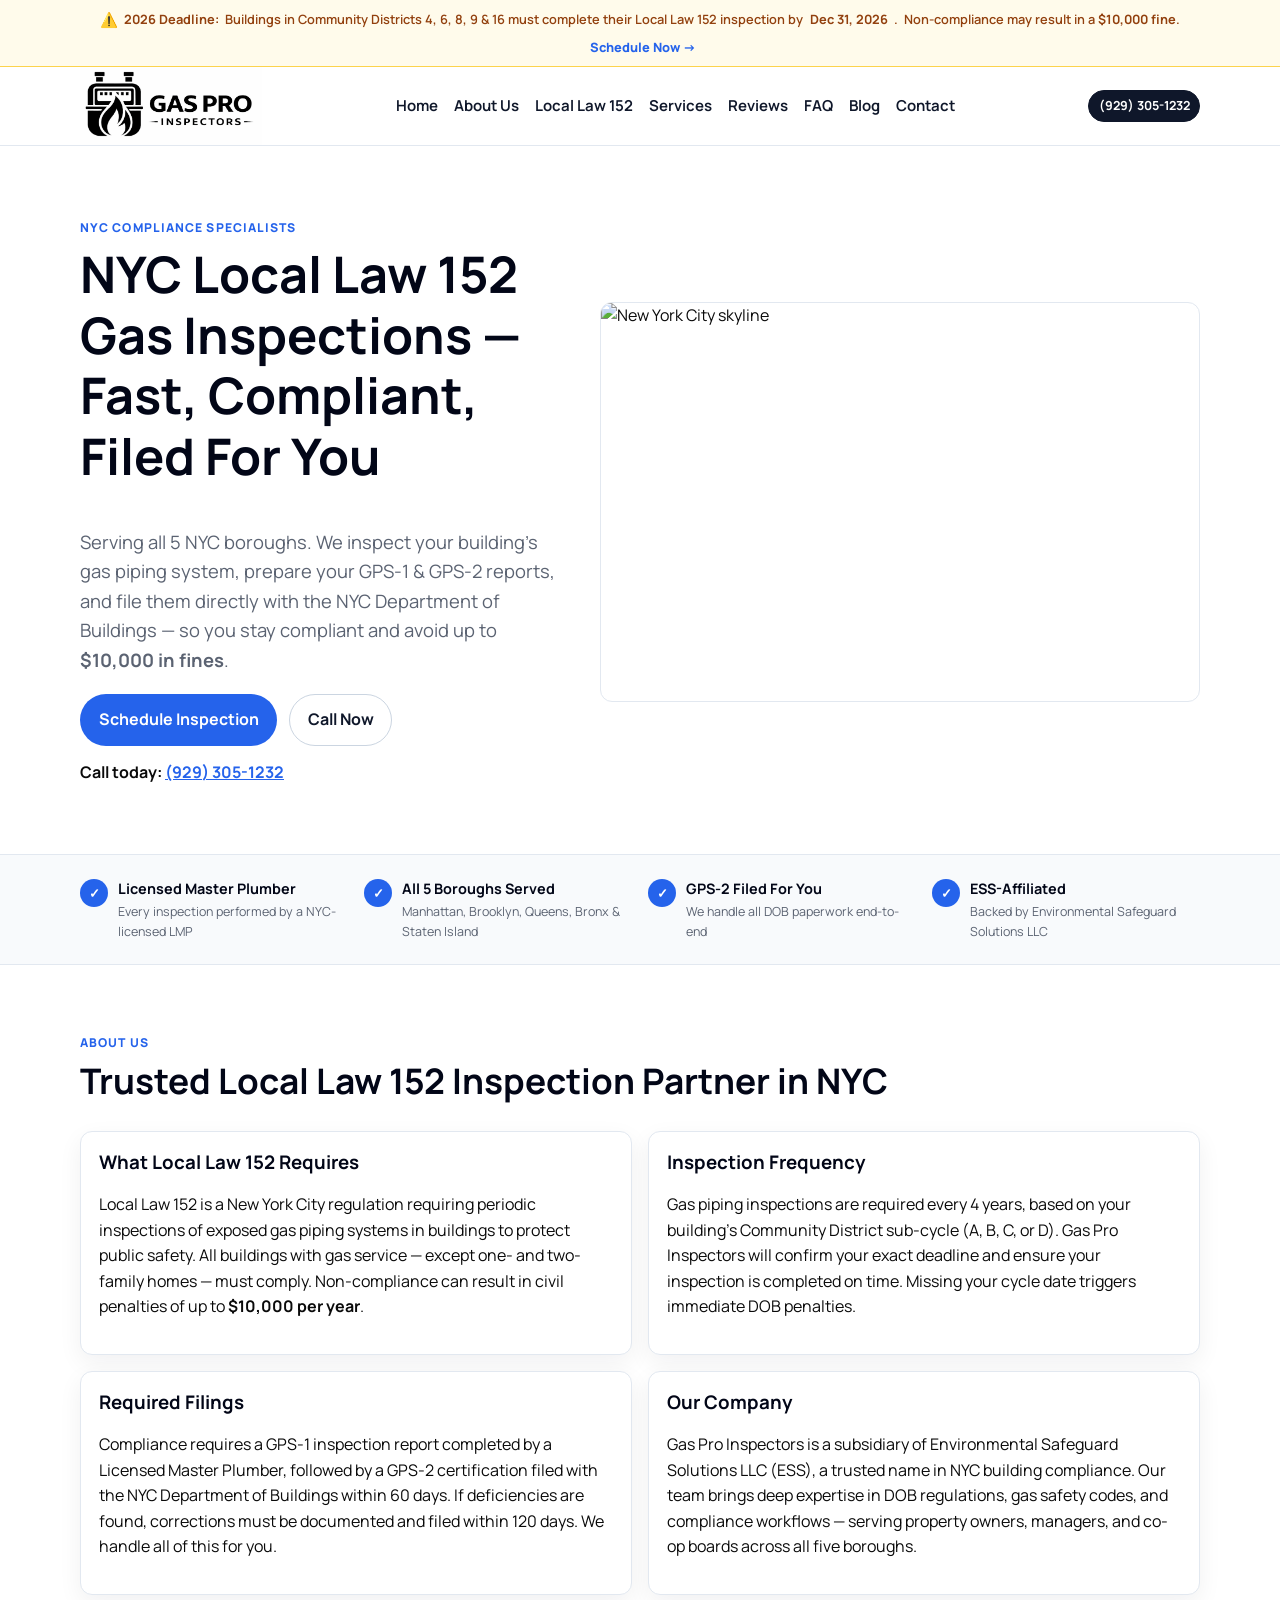
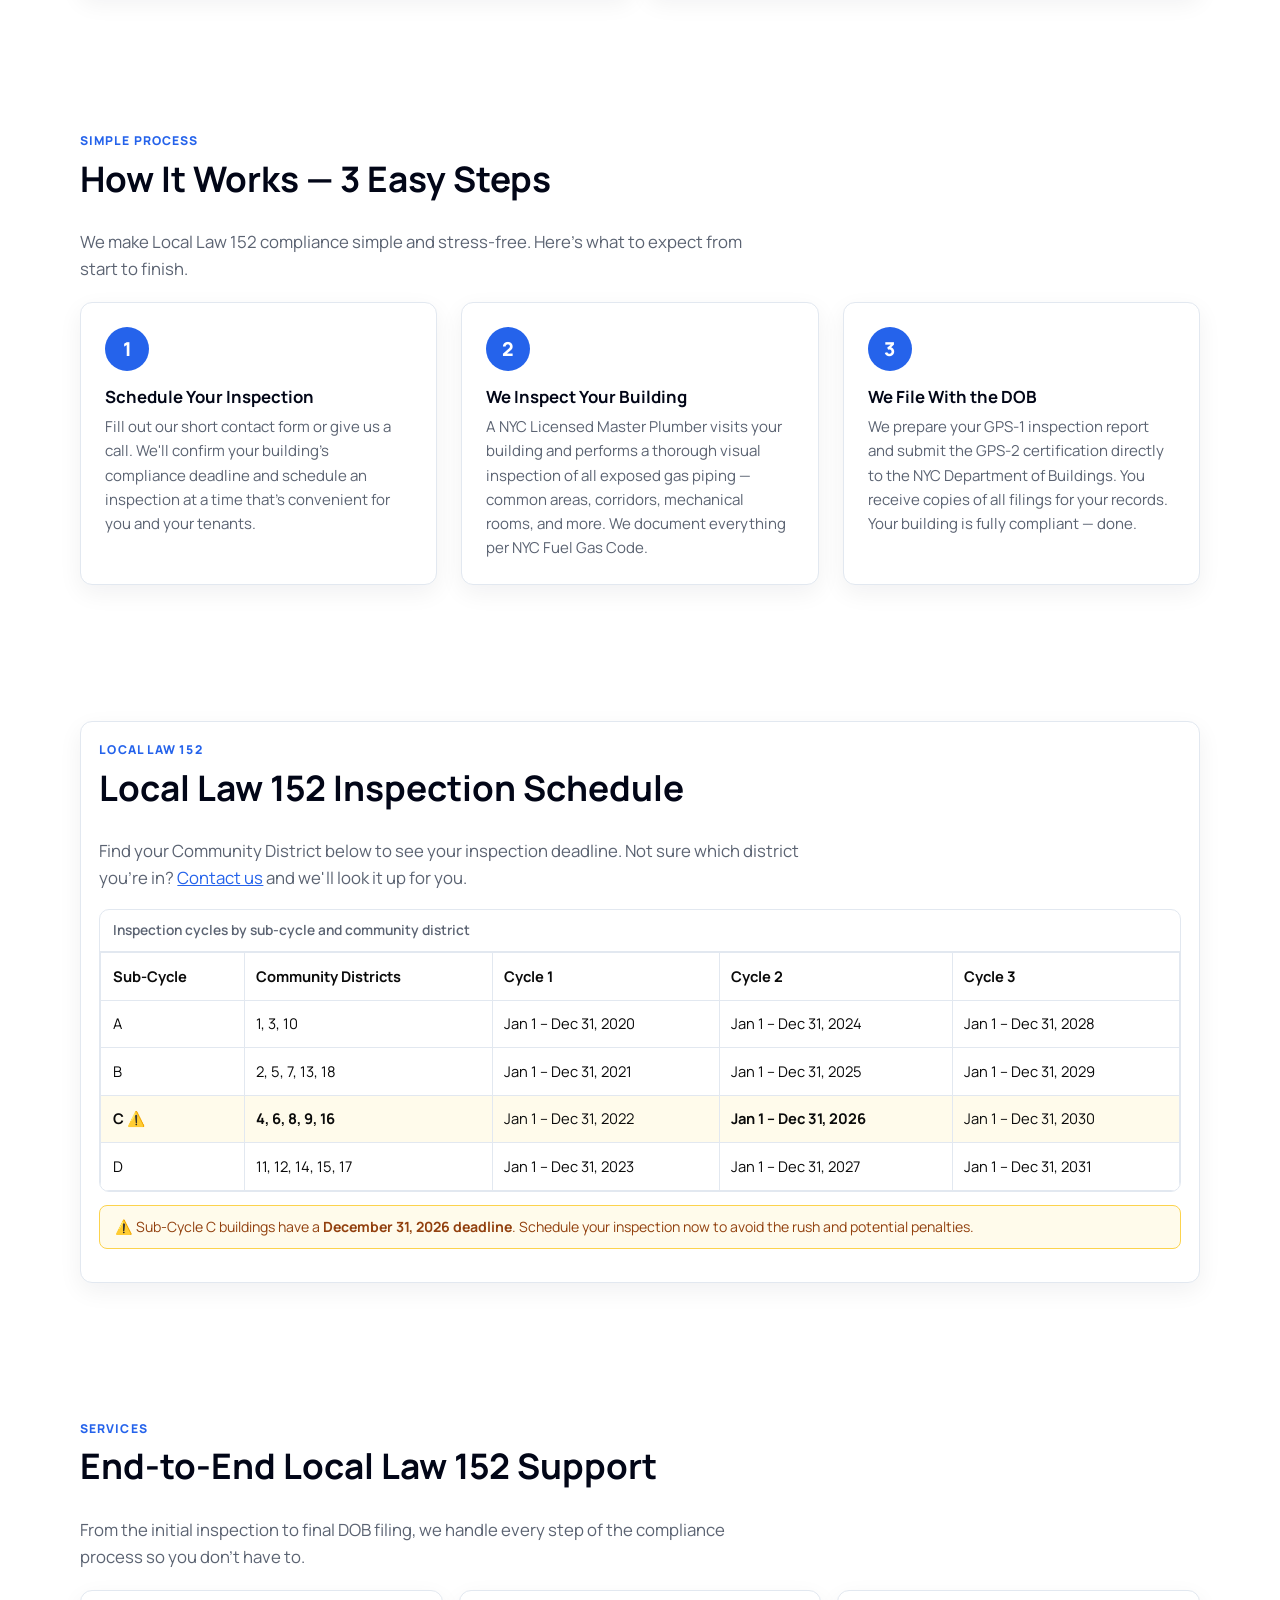
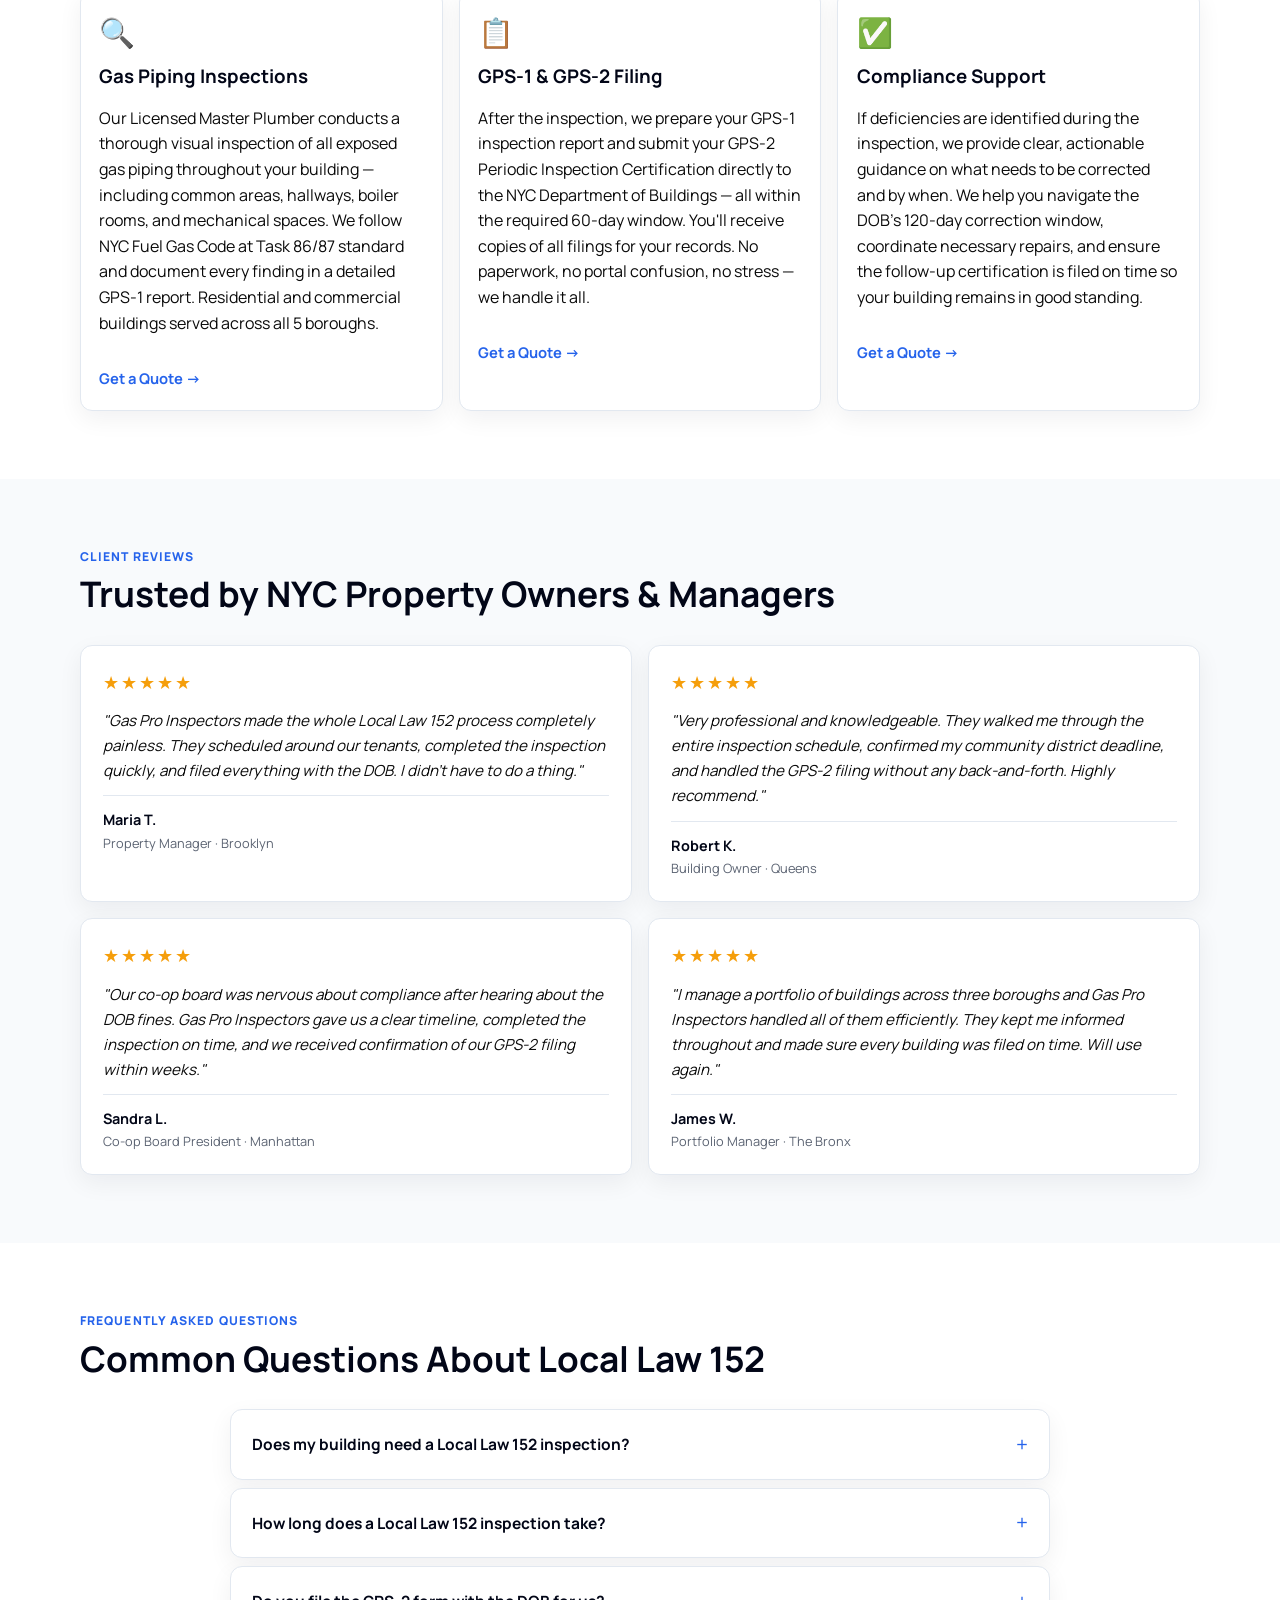
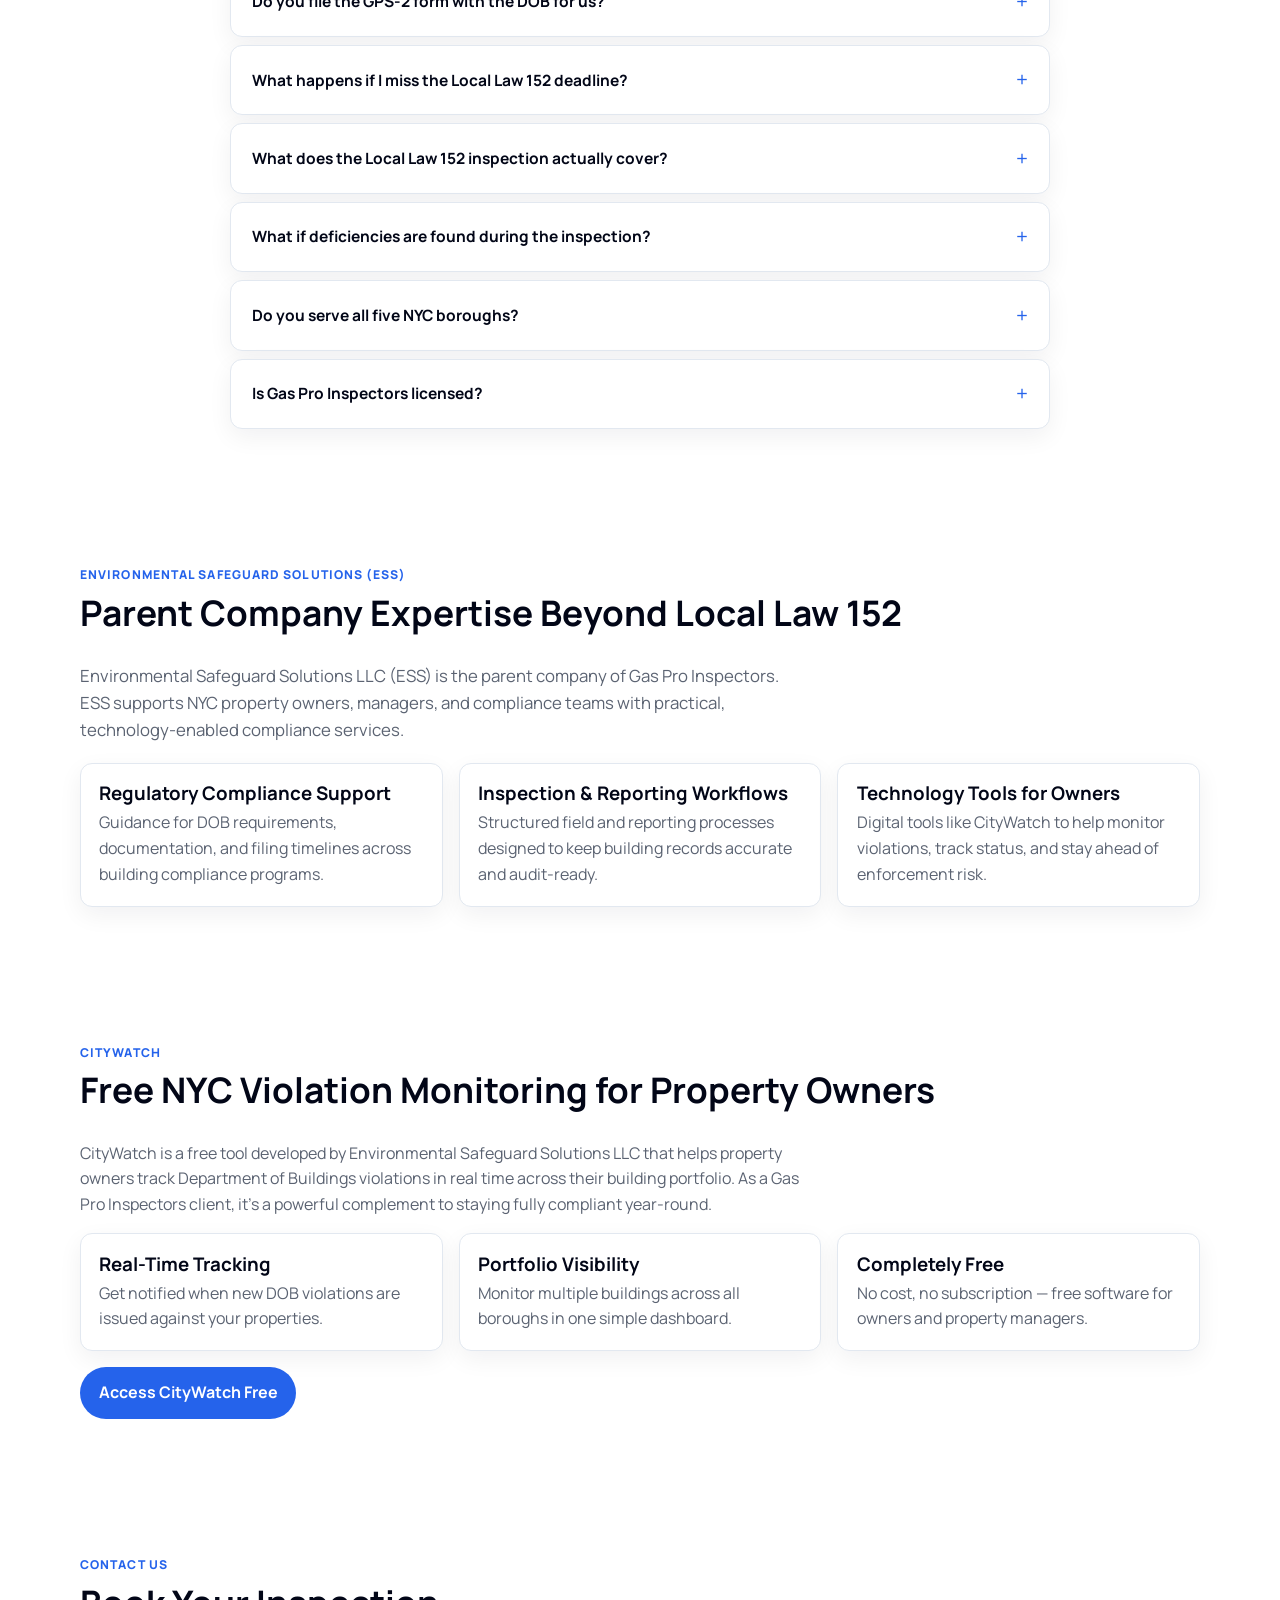
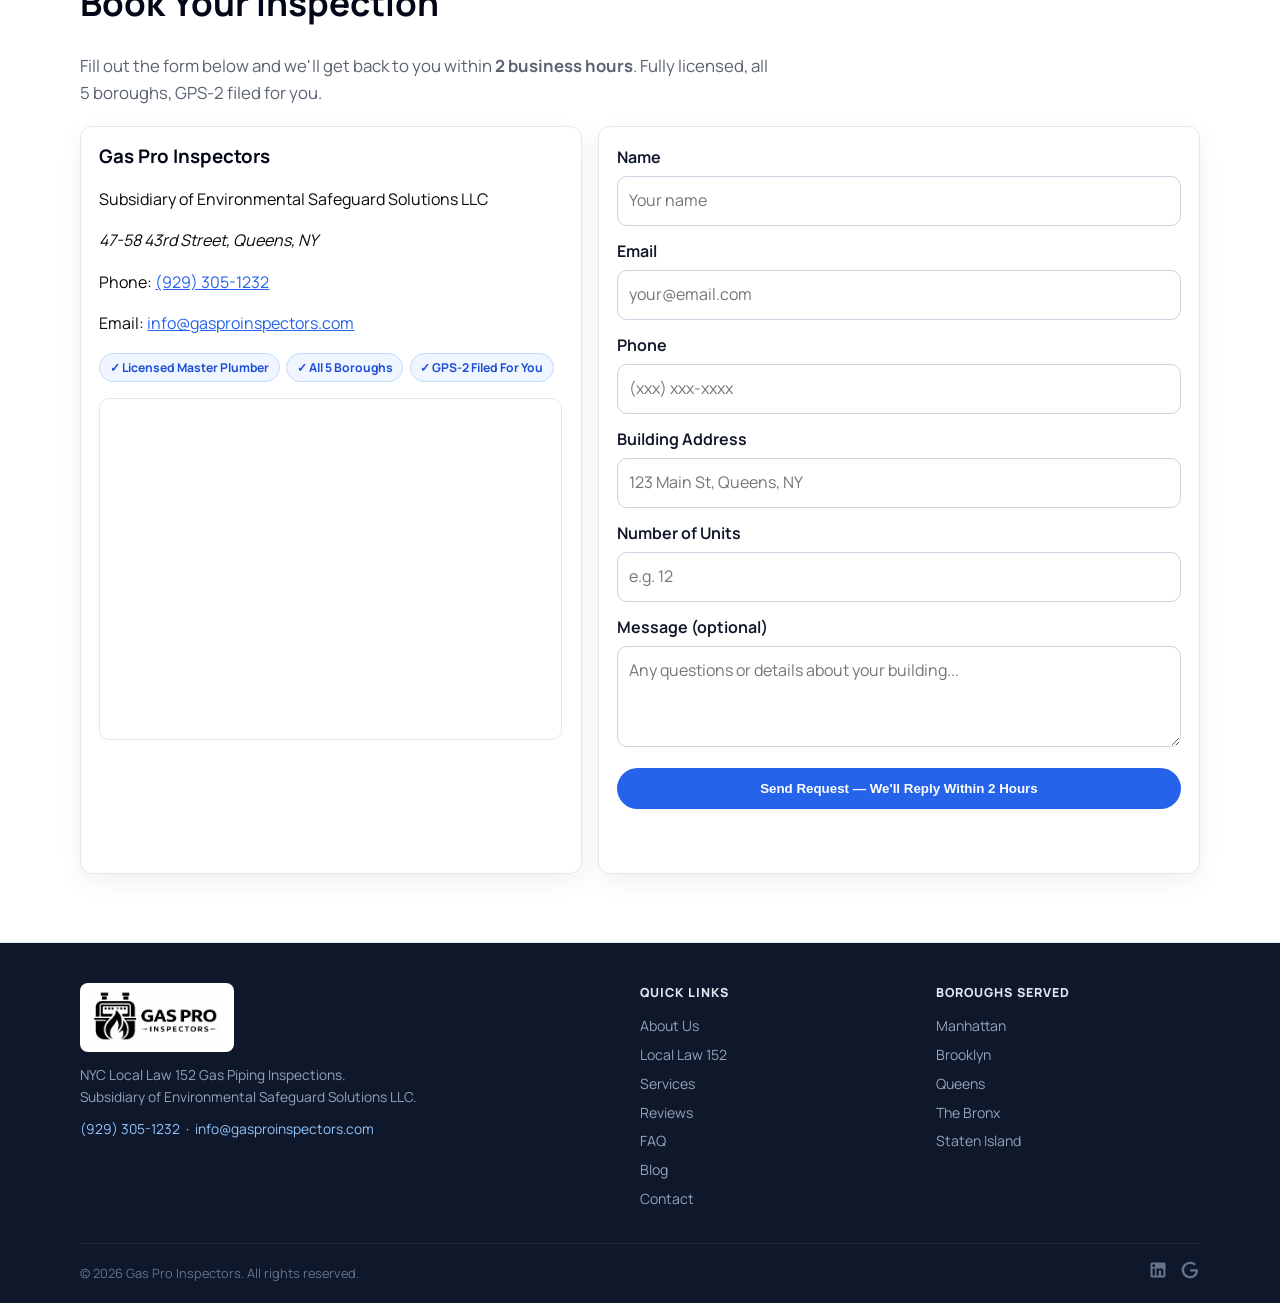
==== commit bbb2e1fa: "Update hero image to NYC skyline from south https://claude.ai/code/session_014fDymQXLrq9SAyPxjkt33Q" ====
--- a/public_html/index.html
+++ b/public_html/index.html
@@ -279,7 +279,7 @@
             <li><a href="#services">Services</a></li>
             <li><a href="#reviews">Reviews</a></li>
             <li><a href="#faq">FAQ</a></li>
-            <li><a href="blog.html">Blog</a></li>
+            <li><a href="blog.php">Blog</a></li>
             <li><a href="#contact">Contact</a></li>
           </ul>
         </nav>
@@ -309,7 +309,7 @@
           </div>
           <div class="hero-media" aria-hidden="true">
             <img
-              src="https://images.pexels.com/photos/802024/pexels-photo-802024.jpeg?auto=compress&cs=tinysrgb&w=1260&h=750&dpr=1"
+              src="https://static01.nyt.com/images/2019/05/29/realestate/00skyline-south4/88ce0191bfc249b6aae1b472158cccc4-superJumbo.jpg"
               alt="New York City skyline"
               width="600"
               height="400"
@@ -830,7 +830,7 @@
               <li><a href="#services">Services</a></li>
               <li><a href="#reviews">Reviews</a></li>
               <li><a href="#faq">FAQ</a></li>
-              <li><a href="blog.html">Blog</a></li>
+              <li><a href="blog.php">Blog</a></li>
               <li><a href="#contact">Contact</a></li>
             </ul>
           </div>
--- a/public_html/styles.css
+++ b/public_html/styles.css
@@ -958,7 +958,7 @@
   color: #92400e;
 }
 
-/* Mobile sticky CTA */+/* Mobile sticky CTA */
 .mobile-cta {
   display: none;
   position: fixed;
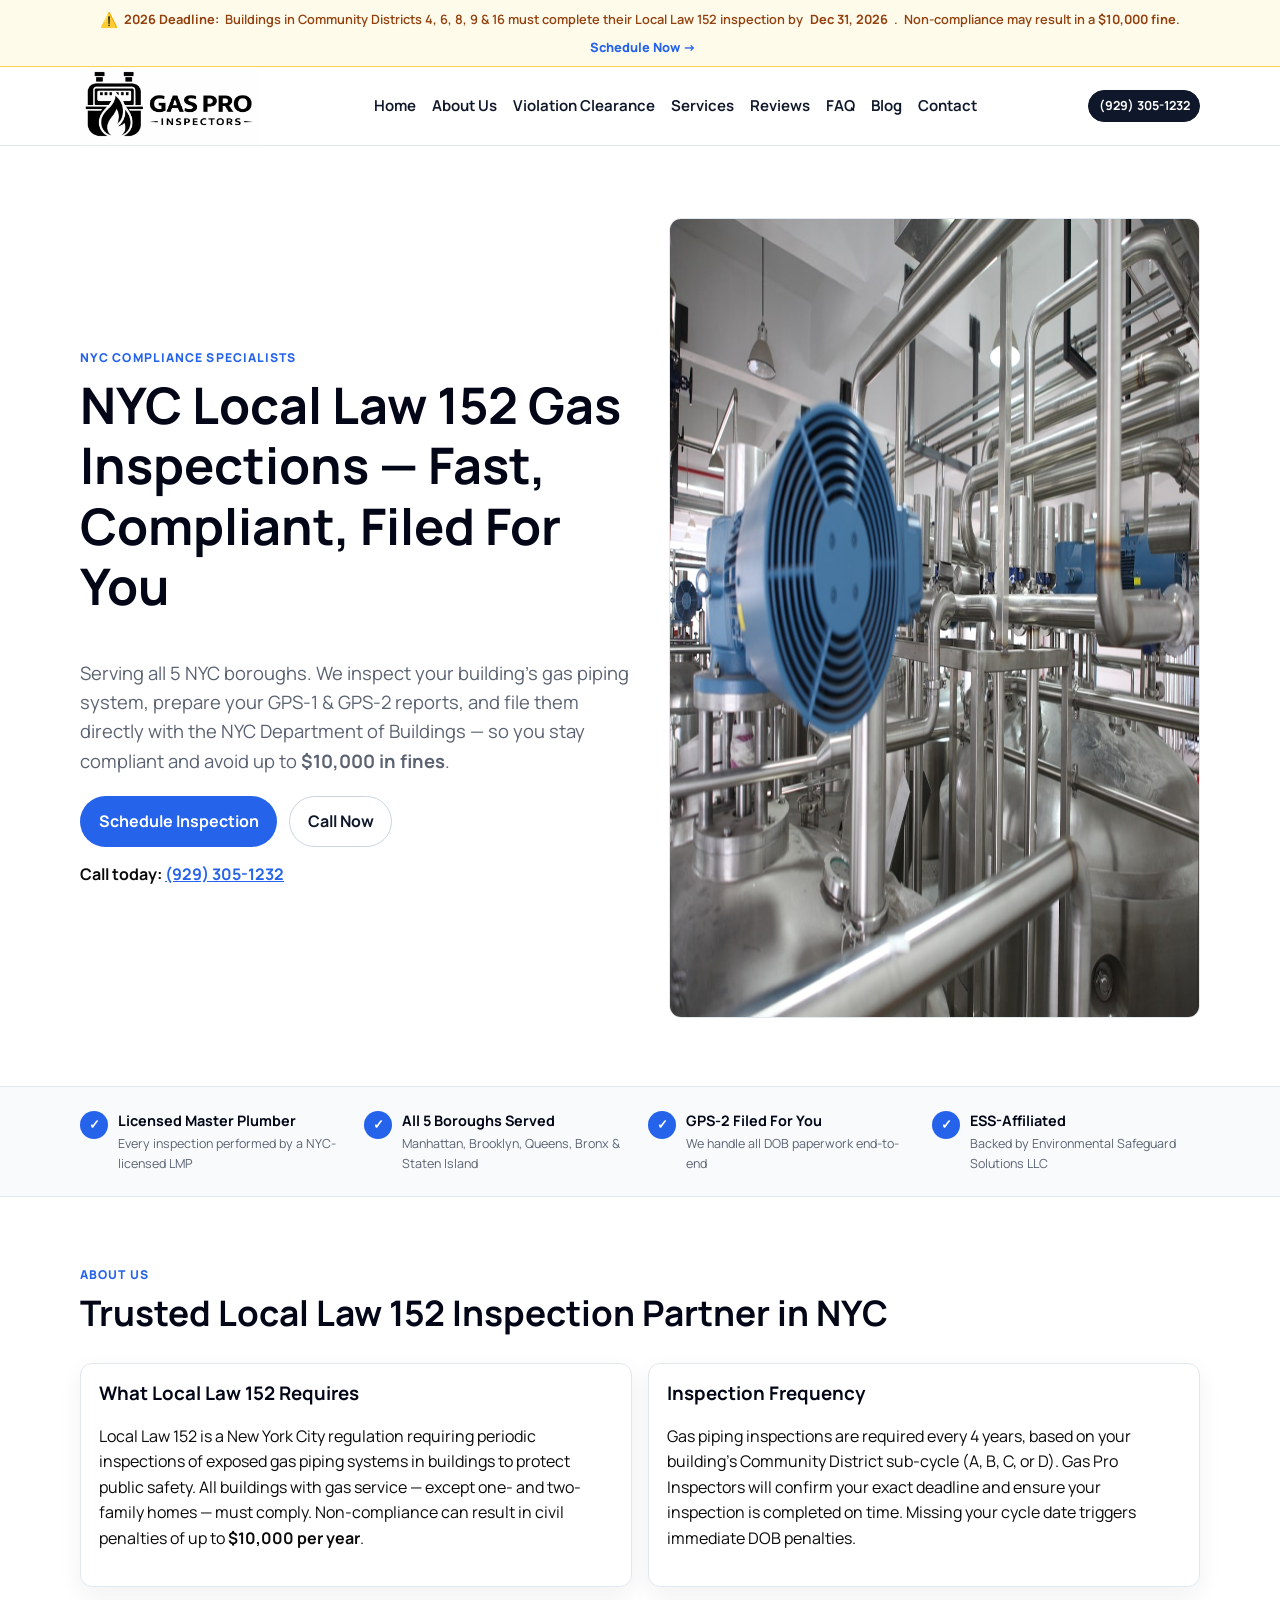
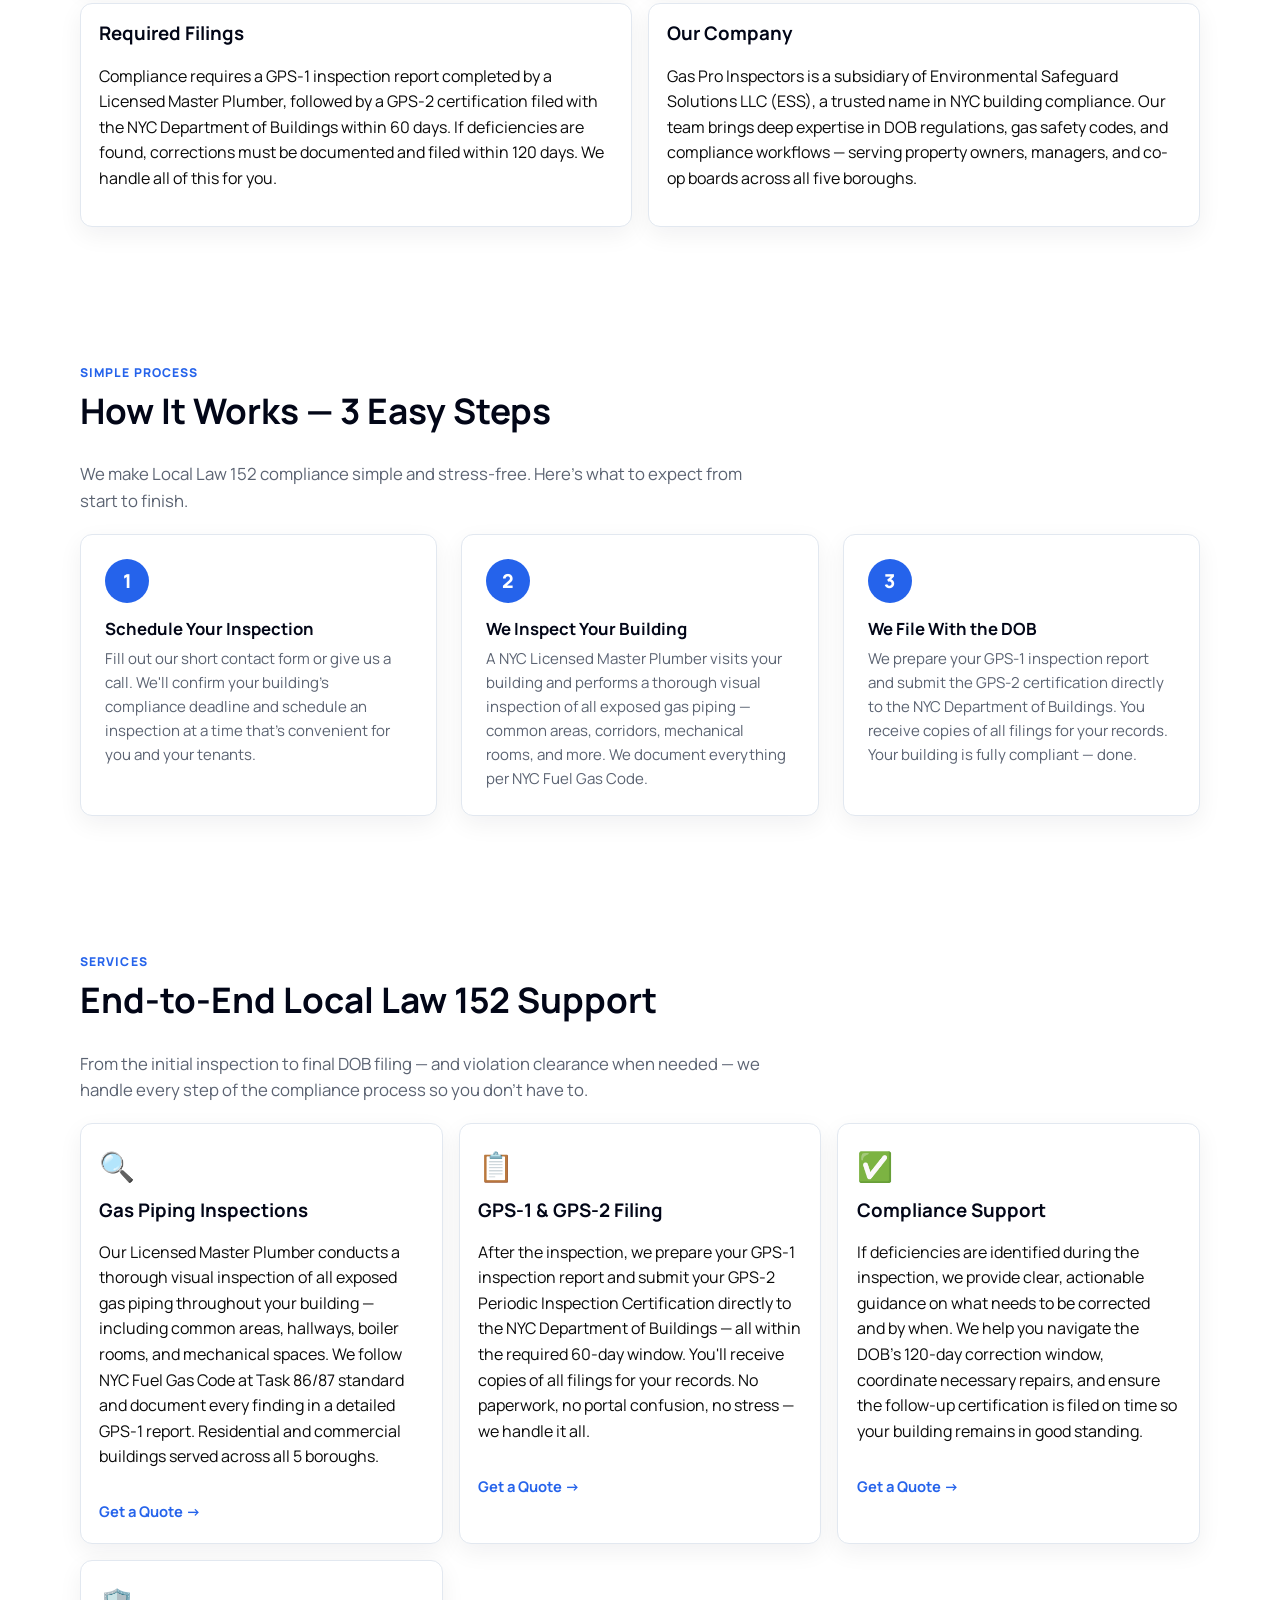
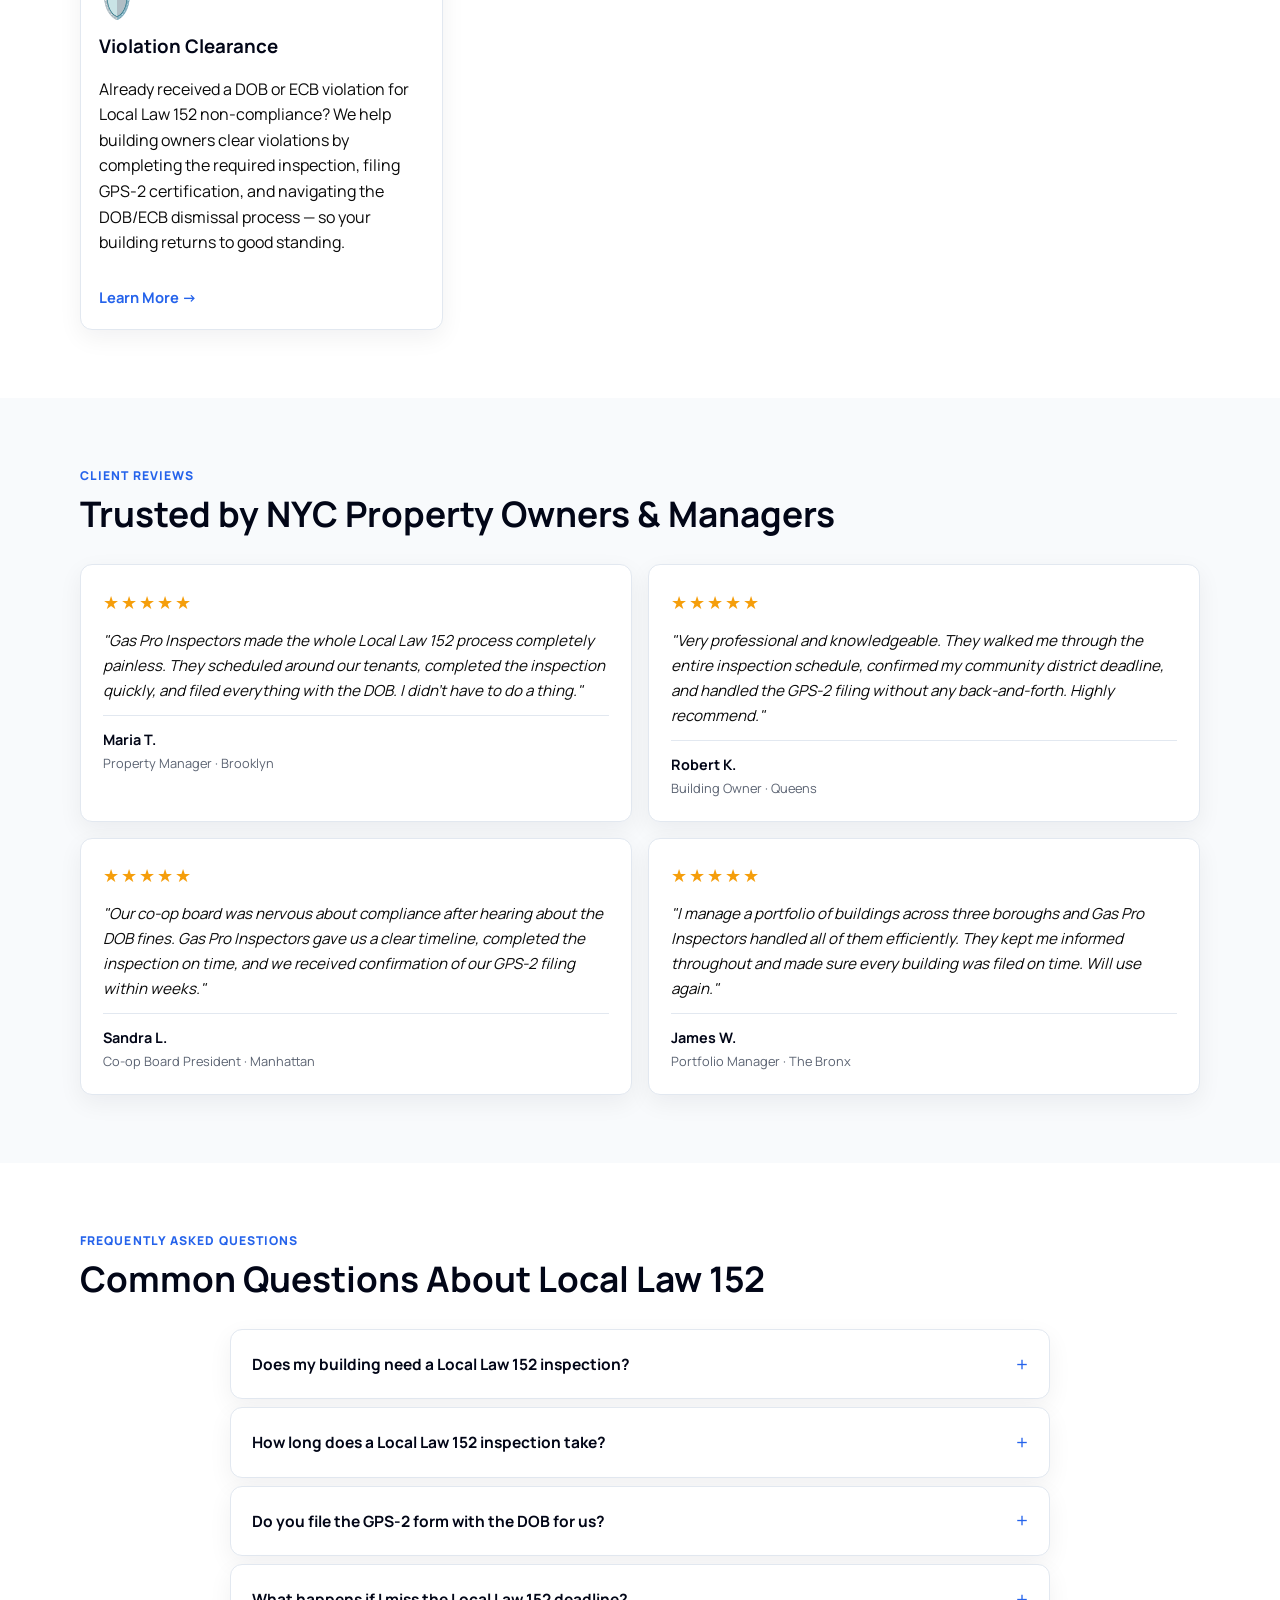
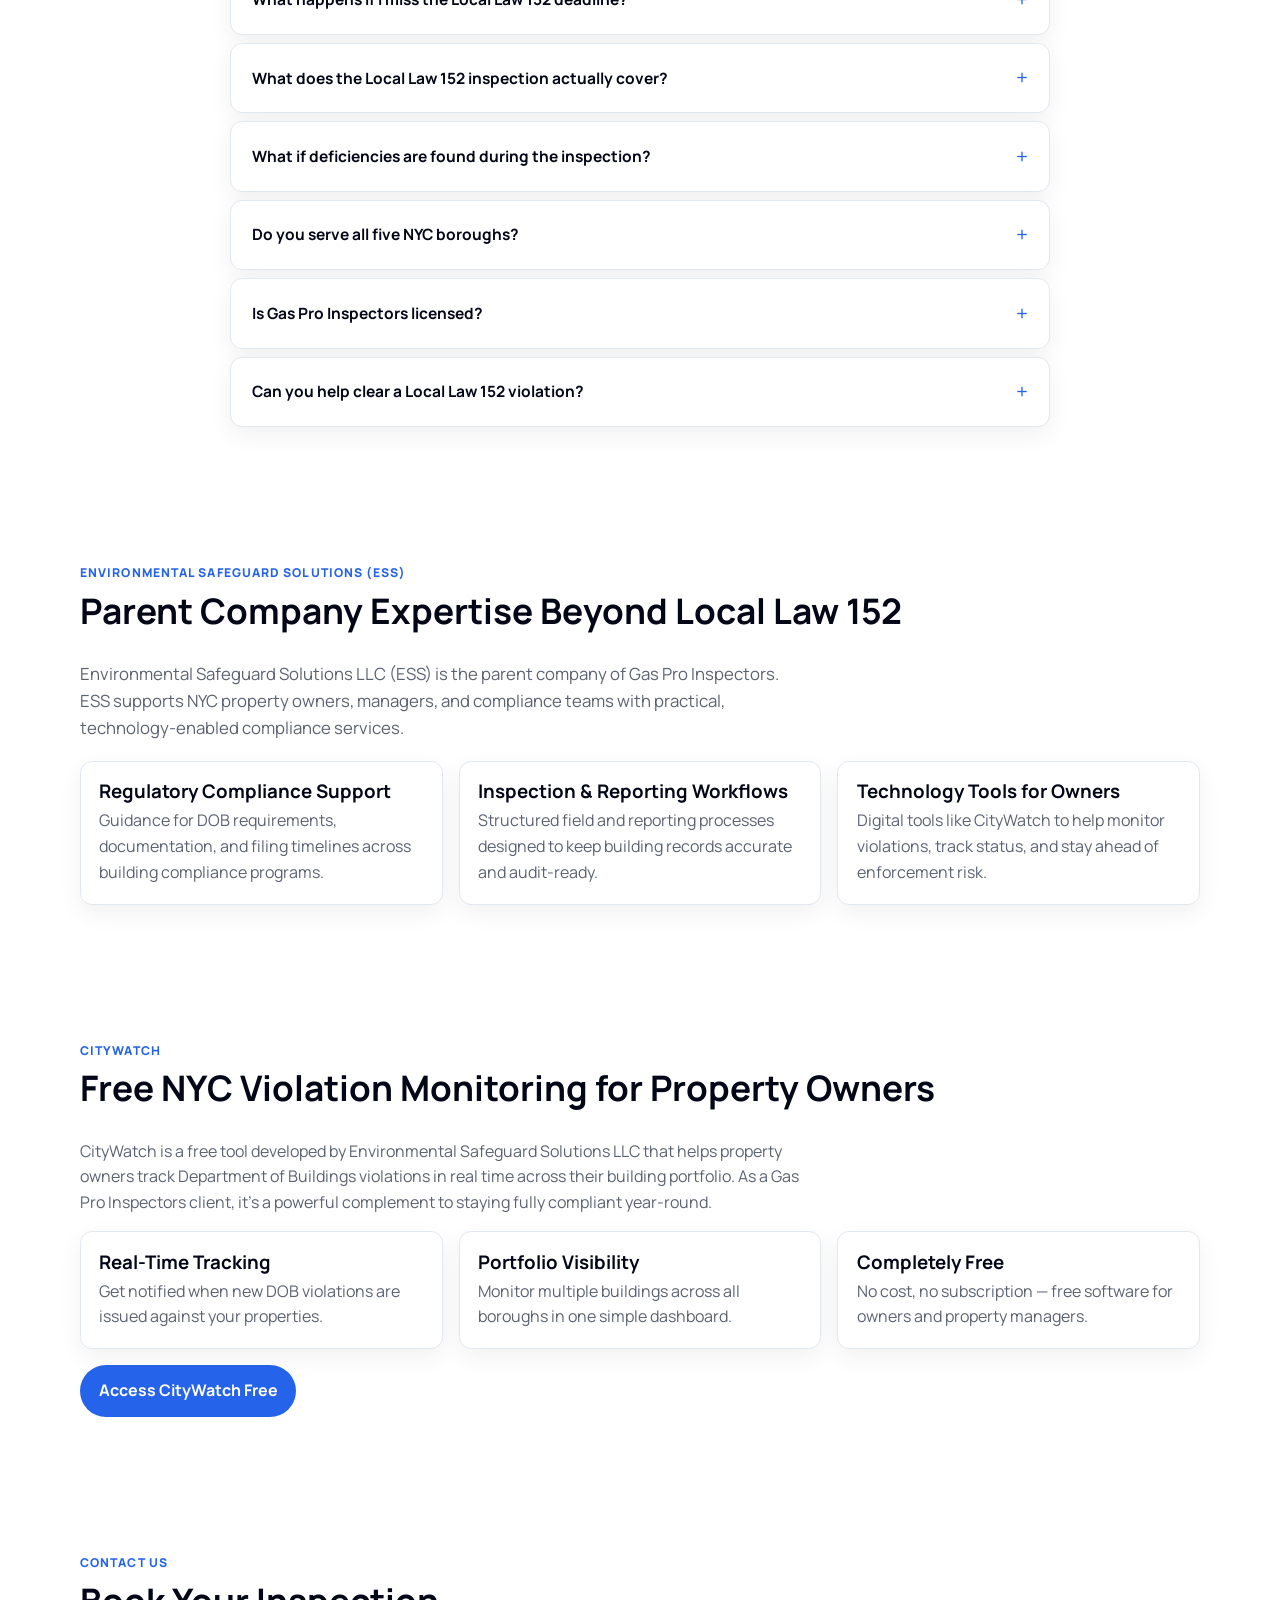
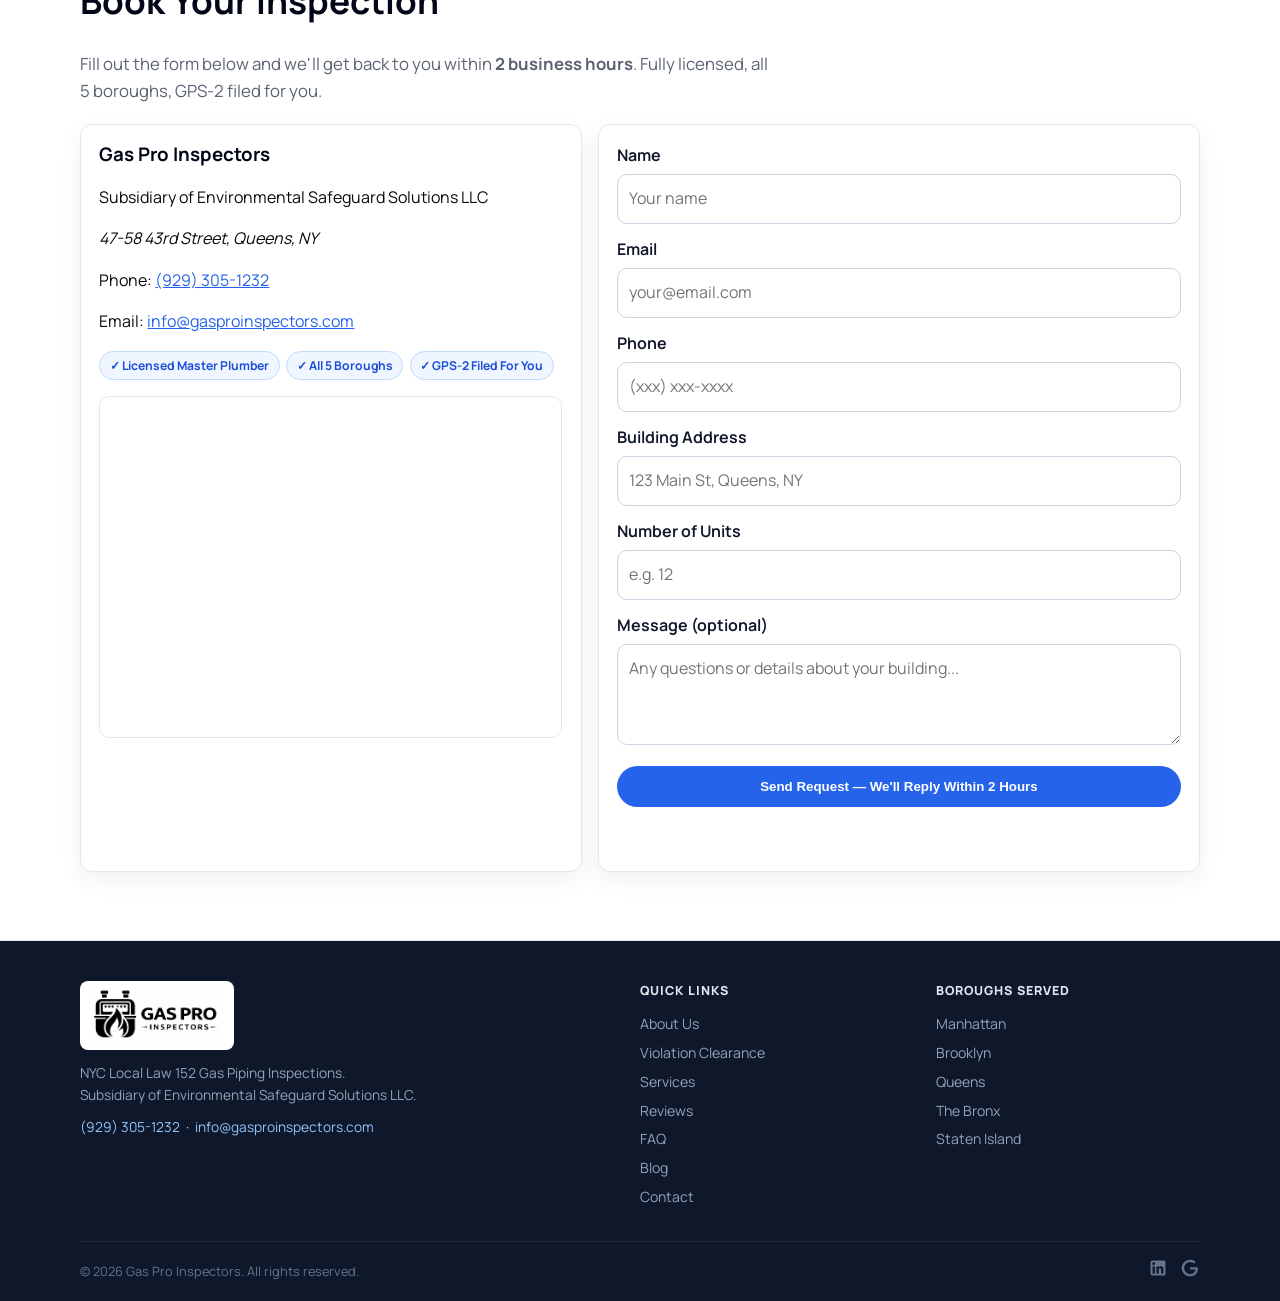
==== commit 733cdbb3: "Add violation clearance page, remove districts section, update hero image - Created violation-cleara" ====
--- a/public_html/index.html
+++ b/public_html/index.html
@@ -97,6 +97,15 @@
               "name": "Compliance & Deficiency Support",
               "description": "Guidance on correcting deficiencies found during inspection, with follow-up GPS-2 certification filing within the 120-day DOB correction window."
             }
+          },
+          {
+            "@type": "Offer",
+            "itemOffered": {
+              "@type": "Service",
+              "name": "Local Law 152 Violation Clearance",
+              "description": "Assistance clearing DOB and ECB violations related to Local Law 152 non-compliance, including completing required inspections, filing GPS-2 certifications, and navigating the violation dismissal process.",
+              "url": "https://gasproinspectors.com/violation-clearance.html"
+            }
           }
         ]
       },
@@ -221,6 +230,14 @@
             "@type": "Answer",
             "text": "Yes. All Local Law 152 inspections are performed by or under the supervision of a NYC Licensed Master Plumber, as required by law. Gas Pro Inspectors is a subsidiary of Environmental Safeguard Solutions LLC."
           }
+        },
+        {
+          "@type": "Question",
+          "name": "Can you help clear a Local Law 152 violation?",
+          "acceptedAnswer": {
+            "@type": "Answer",
+            "text": "Yes. If your building has received a DOB or ECB violation for Local Law 152 non-compliance, Gas Pro Inspectors can help. We complete the required gas piping inspection, file the GPS-2 certification with the DOB, and guide you through the violation clearance process to restore your building to good standing."
+          }
         }
       ]
     }
@@ -275,11 +292,11 @@
           <ul>
             <li><a href="#home">Home</a></li>
             <li><a href="#about">About Us</a></li>
-            <li><a href="#law-152">Local Law 152</a></li>
+            <li><a href="violation-clearance.html">Violation Clearance</a></li>
             <li><a href="#services">Services</a></li>
             <li><a href="#reviews">Reviews</a></li>
             <li><a href="#faq">FAQ</a></li>
-            <li><a href="blog.php">Blog</a></li>
+            <li><a href="blog.html">Blog</a></li>
             <li><a href="#contact">Contact</a></li>
           </ul>
         </nav>
@@ -309,10 +326,10 @@
           </div>
           <div class="hero-media" aria-hidden="true">
             <img
-              src="https://static01.nyt.com/images/2019/05/29/realestate/00skyline-south4/88ce0191bfc249b6aae1b472158cccc4-superJumbo.jpg"
-              alt="New York City skyline"
-              width="600"
-              height="400"
+              src="assets/hero.jpg"
+              alt="Industrial gas piping system with meters and valves"
+              width="1200"
+              height="800"
               loading="eager"
             />
           </div>
@@ -413,119 +430,12 @@
         </div>
       </section>
 
-      <!-- INSPECTION SCHEDULE -->
-      <section class="law section" id="law-152">
-        <div class="container schedule-wrap" aria-labelledby="schedule-heading">
-          <p class="eyebrow">Local Law 152</p>
-          <h2 id="schedule-heading">Local Law 152 Inspection Schedule</h2>
-          <p class="section-intro">Find your Community District below to see your inspection deadline. Not sure which district you're in? <a href="#contact">Contact us</a> and we'll look it up for you.</p>
-          <div class="table-shell">
-            <!-- Mobile card layout for schedule (shown < 560px) -->
-            <div class="mobile-schedule" aria-label="Inspection schedule by community district">
-              <div class="msc-card">
-                <div class="msc-head">
-                  <span class="msc-label">Sub-Cycle A</span>
-                  <span class="msc-districts">Districts 1, 3, 10</span>
-                </div>
-                <div class="msc-rows">
-                  <div class="msc-row"><span>Cycle 1</span><span>Dec 31, 2020</span></div>
-                  <div class="msc-row"><span>Cycle 2</span><span>Dec 31, 2024</span></div>
-                  <div class="msc-row"><span>Cycle 3</span><span>Dec 31, 2028</span></div>
-                </div>
-              </div>
-              <div class="msc-card">
-                <div class="msc-head">
-                  <span class="msc-label">Sub-Cycle B</span>
-                  <span class="msc-districts">Districts 2, 5, 7, 13, 18</span>
-                </div>
-                <div class="msc-rows">
-                  <div class="msc-row"><span>Cycle 1</span><span>Dec 31, 2021</span></div>
-                  <div class="msc-row"><span>Cycle 2</span><span>Dec 31, 2025</span></div>
-                  <div class="msc-row"><span>Cycle 3</span><span>Dec 31, 2029</span></div>
-                </div>
-              </div>
-              <div class="msc-card msc-active">
-                <div class="msc-badge">⚠️ Active — Dec 31, 2026 Deadline</div>
-                <div class="msc-head">
-                  <span class="msc-label">Sub-Cycle C</span>
-                  <span class="msc-districts">Districts 4, 6, 8, 9, 16</span>
-                </div>
-                <div class="msc-rows">
-                  <div class="msc-row"><span>Cycle 1</span><span>Dec 31, 2022</span></div>
-                  <div class="msc-row msc-row-active"><span>Cycle 2</span><span><strong>Dec 31, 2026</strong></span></div>
-                  <div class="msc-row"><span>Cycle 3</span><span>Dec 31, 2030</span></div>
-                </div>
-              </div>
-              <div class="msc-card">
-                <div class="msc-head">
-                  <span class="msc-label">Sub-Cycle D</span>
-                  <span class="msc-districts">Districts 11, 12, 14, 15, 17</span>
-                </div>
-                <div class="msc-rows">
-                  <div class="msc-row"><span>Cycle 1</span><span>Dec 31, 2023</span></div>
-                  <div class="msc-row"><span>Cycle 2</span><span>Dec 31, 2027</span></div>
-                  <div class="msc-row"><span>Cycle 3</span><span>Dec 31, 2031</span></div>
-                </div>
-              </div>
-            </div>
-            <!-- Desktop scrollable table (hidden < 560px) -->
-            <div class="table-scroll desktop-schedule">
-            <table class="schedule-table">
-              <caption>
-                Inspection cycles by sub-cycle and community district
-              </caption>
-              <thead>
-                <tr>
-                  <th scope="col">Sub-Cycle</th>
-                  <th scope="col">Community Districts</th>
-                  <th scope="col">Cycle 1</th>
-                  <th scope="col">Cycle 2</th>
-                  <th scope="col">Cycle 3</th>
-                </tr>
-              </thead>
-              <tbody>
-                <tr>
-                  <td>A</td>
-                  <td>1, 3, 10</td>
-                  <td>Jan 1 – Dec 31, 2020</td>
-                  <td>Jan 1 – Dec 31, 2024</td>
-                  <td>Jan 1 – Dec 31, 2028</td>
-                </tr>
-                <tr>
-                  <td>B</td>
-                  <td>2, 5, 7, 13, 18</td>
-                  <td>Jan 1 – Dec 31, 2021</td>
-                  <td>Jan 1 – Dec 31, 2025</td>
-                  <td>Jan 1 – Dec 31, 2029</td>
-                </tr>
-                <tr class="cycle-active">
-                  <td><strong>C ⚠️</strong></td>
-                  <td><strong>4, 6, 8, 9, 16</strong></td>
-                  <td>Jan 1 – Dec 31, 2022</td>
-                  <td><strong>Jan 1 – Dec 31, 2026</strong></td>
-                  <td>Jan 1 – Dec 31, 2030</td>
-                </tr>
-                <tr>
-                  <td>D</td>
-                  <td>11, 12, 14, 15, 17</td>
-                  <td>Jan 1 – Dec 31, 2023</td>
-                  <td>Jan 1 – Dec 31, 2027</td>
-                  <td>Jan 1 – Dec 31, 2031</td>
-                </tr>
-              </tbody>
-            </table>
-            </div>
-          </div>
-          <p class="table-note">⚠️ Sub-Cycle C buildings have a <strong>December 31, 2026 deadline</strong>. Schedule your inspection now to avoid the rush and potential penalties.</p>
-        </div>
-      </section>
-
       <!-- SERVICES -->
       <section class="services section" id="services">
         <div class="container section-head">
           <p class="eyebrow">Services</p>
           <h2>End-to-End Local Law 152 Support</h2>
-          <p class="section-intro">From the initial inspection to final DOB filing, we handle every step of the compliance process so you don't have to.</p>
+          <p class="section-intro">From the initial inspection to final DOB filing — and violation clearance when needed — we handle every step of the compliance process so you don't have to.</p>
         </div>
         <div class="container services-grid">
           <article class="service-card">
@@ -551,6 +461,14 @@
               If deficiencies are identified during the inspection, we provide clear, actionable guidance on what needs to be corrected and by when. We help you navigate the DOB's 120-day correction window, coordinate necessary repairs, and ensure the follow-up certification is filed on time so your building remains in good standing.
             </p>
             <a class="service-link" href="#contact">Get a Quote →</a>
+          </article>
+          <article class="service-card">
+            <div class="service-icon">🛡️</div>
+            <h3>Violation Clearance</h3>
+            <p>
+              Already received a DOB or ECB violation for Local Law 152 non-compliance? We help building owners clear violations by completing the required inspection, filing GPS-2 certification, and navigating the DOB/ECB dismissal process — so your building returns to good standing.
+            </p>
+            <a class="service-link" href="violation-clearance.html">Learn More →</a>
           </article>
         </div>
       </section>
@@ -651,6 +569,11 @@
           <details class="faq-item">
             <summary>Is Gas Pro Inspectors licensed?</summary>
             <p>Yes. All Local Law 152 inspections are performed by or under the direct supervision of a NYC Licensed Master Plumber, as required by law. Gas Pro Inspectors is a subsidiary of Environmental Safeguard Solutions LLC, a trusted NYC compliance firm.</p>
+          </details>
+
+          <details class="faq-item">
+            <summary>Can you help clear a Local Law 152 violation?</summary>
+            <p>Yes. If your building has received a DOB or ECB violation for Local Law 152 non-compliance, Gas Pro Inspectors can help. We complete the required gas piping inspection, file the GPS-2 certification with the DOB, and guide you through the violation clearance process. <a href="violation-clearance.html">Learn more about our violation clearance service</a>.</p>
           </details>
 
         </div>
@@ -826,11 +749,11 @@
             <p class="footer-col-heading">Quick Links</p>
             <ul>
               <li><a href="#about">About Us</a></li>
-              <li><a href="#law-152">Local Law 152</a></li>
+              <li><a href="violation-clearance.html">Violation Clearance</a></li>
               <li><a href="#services">Services</a></li>
               <li><a href="#reviews">Reviews</a></li>
               <li><a href="#faq">FAQ</a></li>
-              <li><a href="blog.php">Blog</a></li>
+              <li><a href="blog.html">Blog</a></li>
               <li><a href="#contact">Contact</a></li>
             </ul>
           </div>
